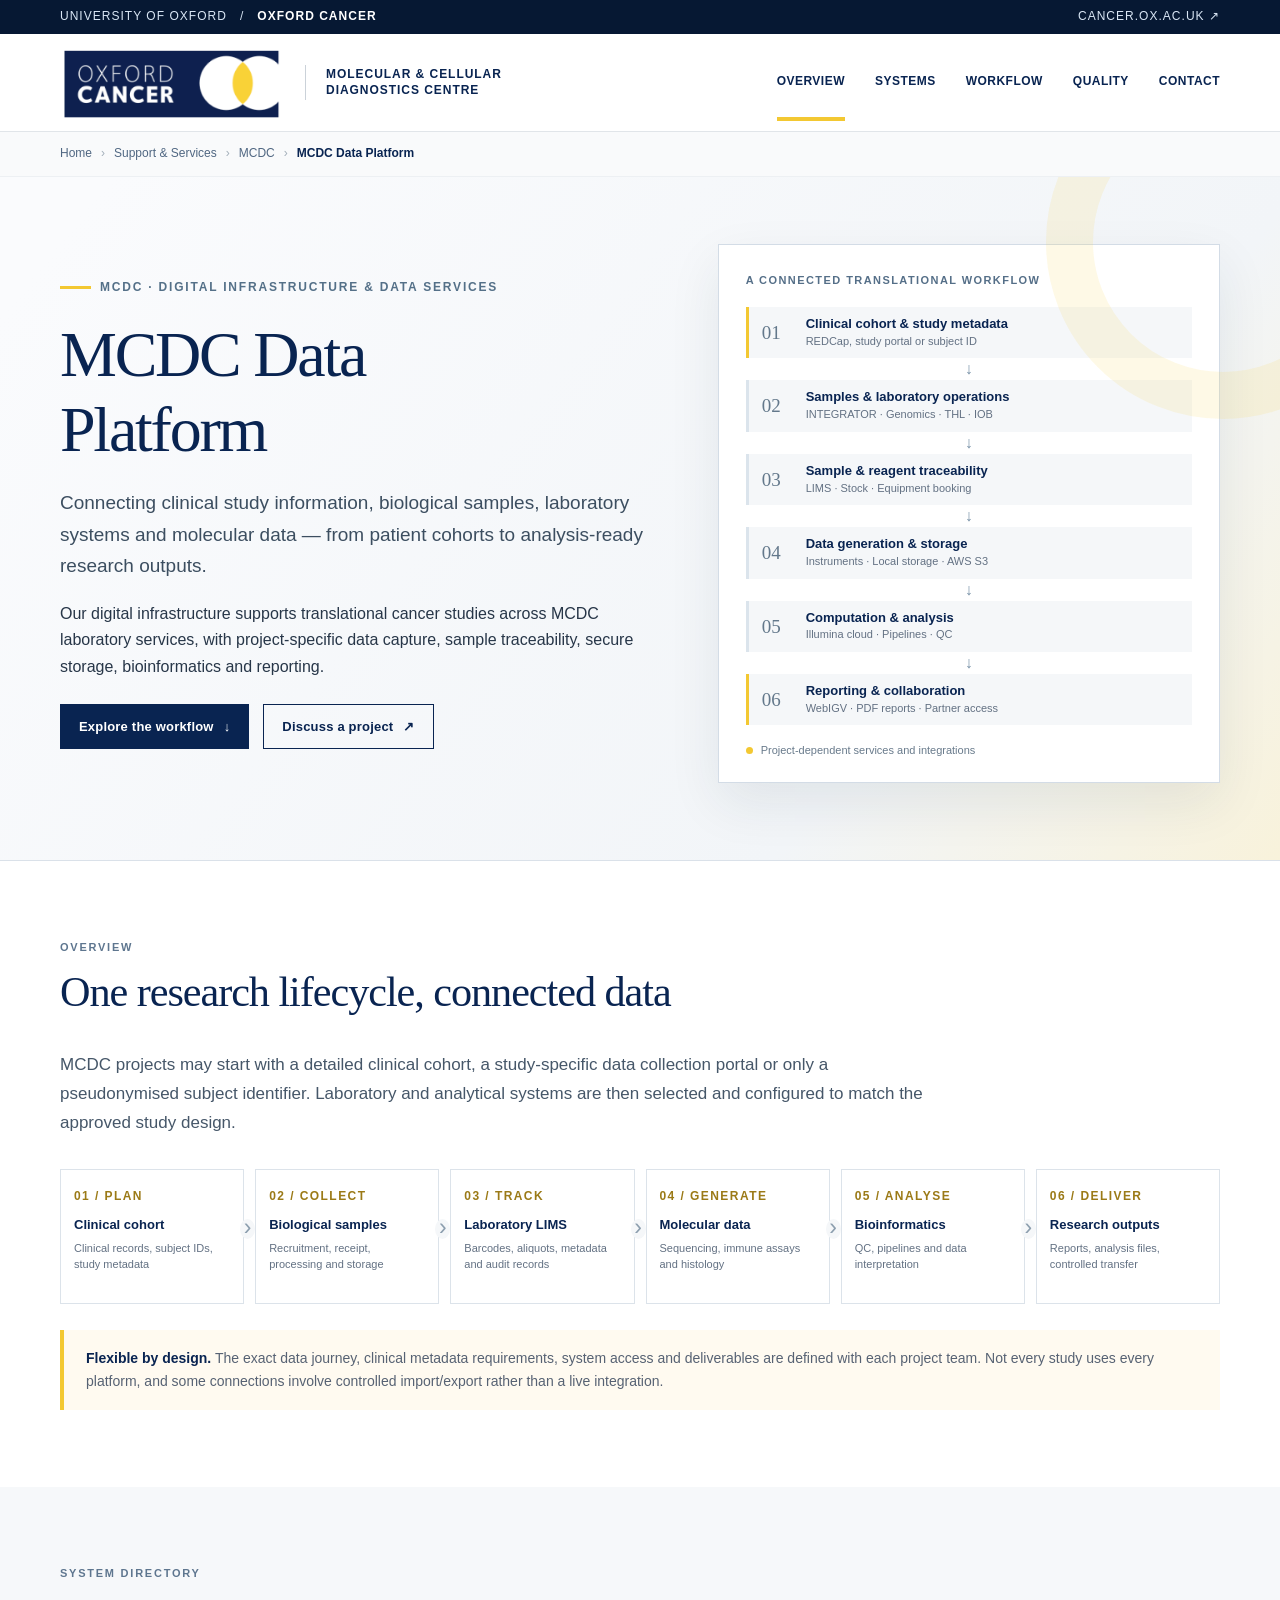
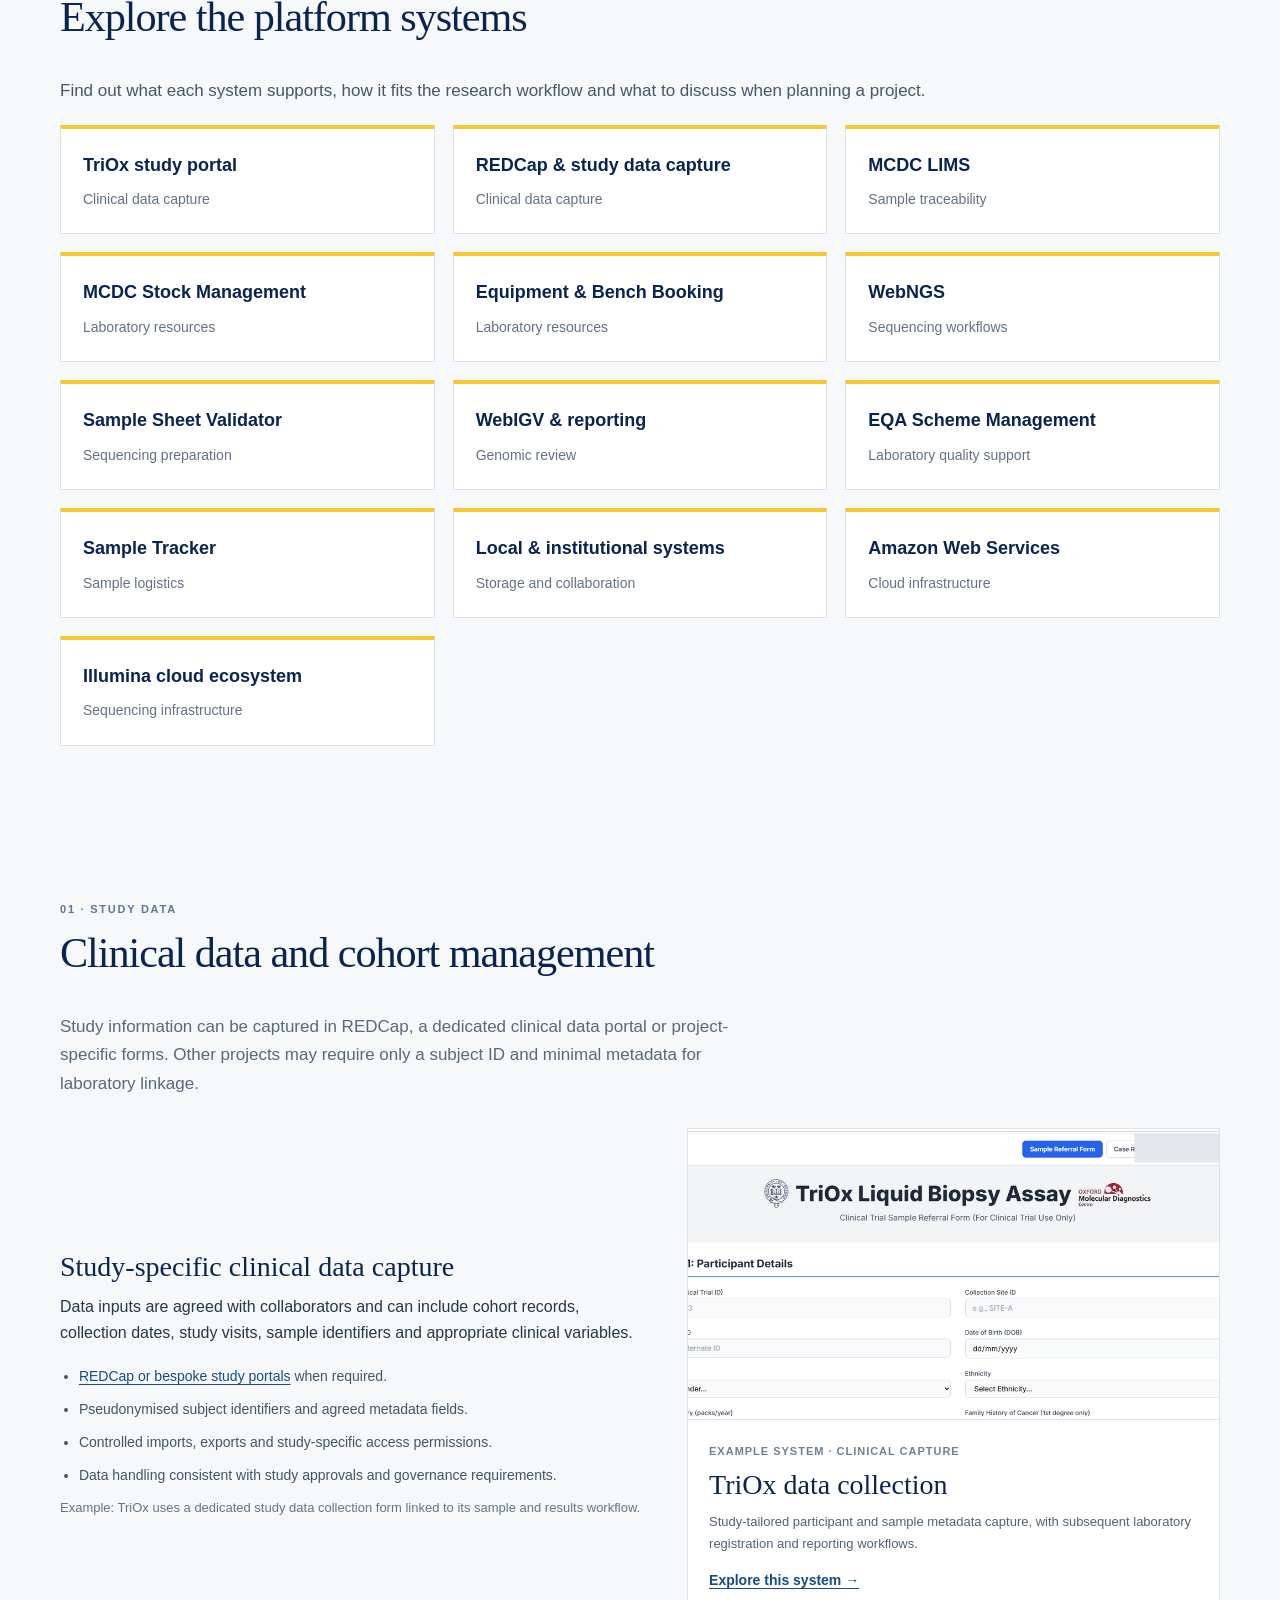
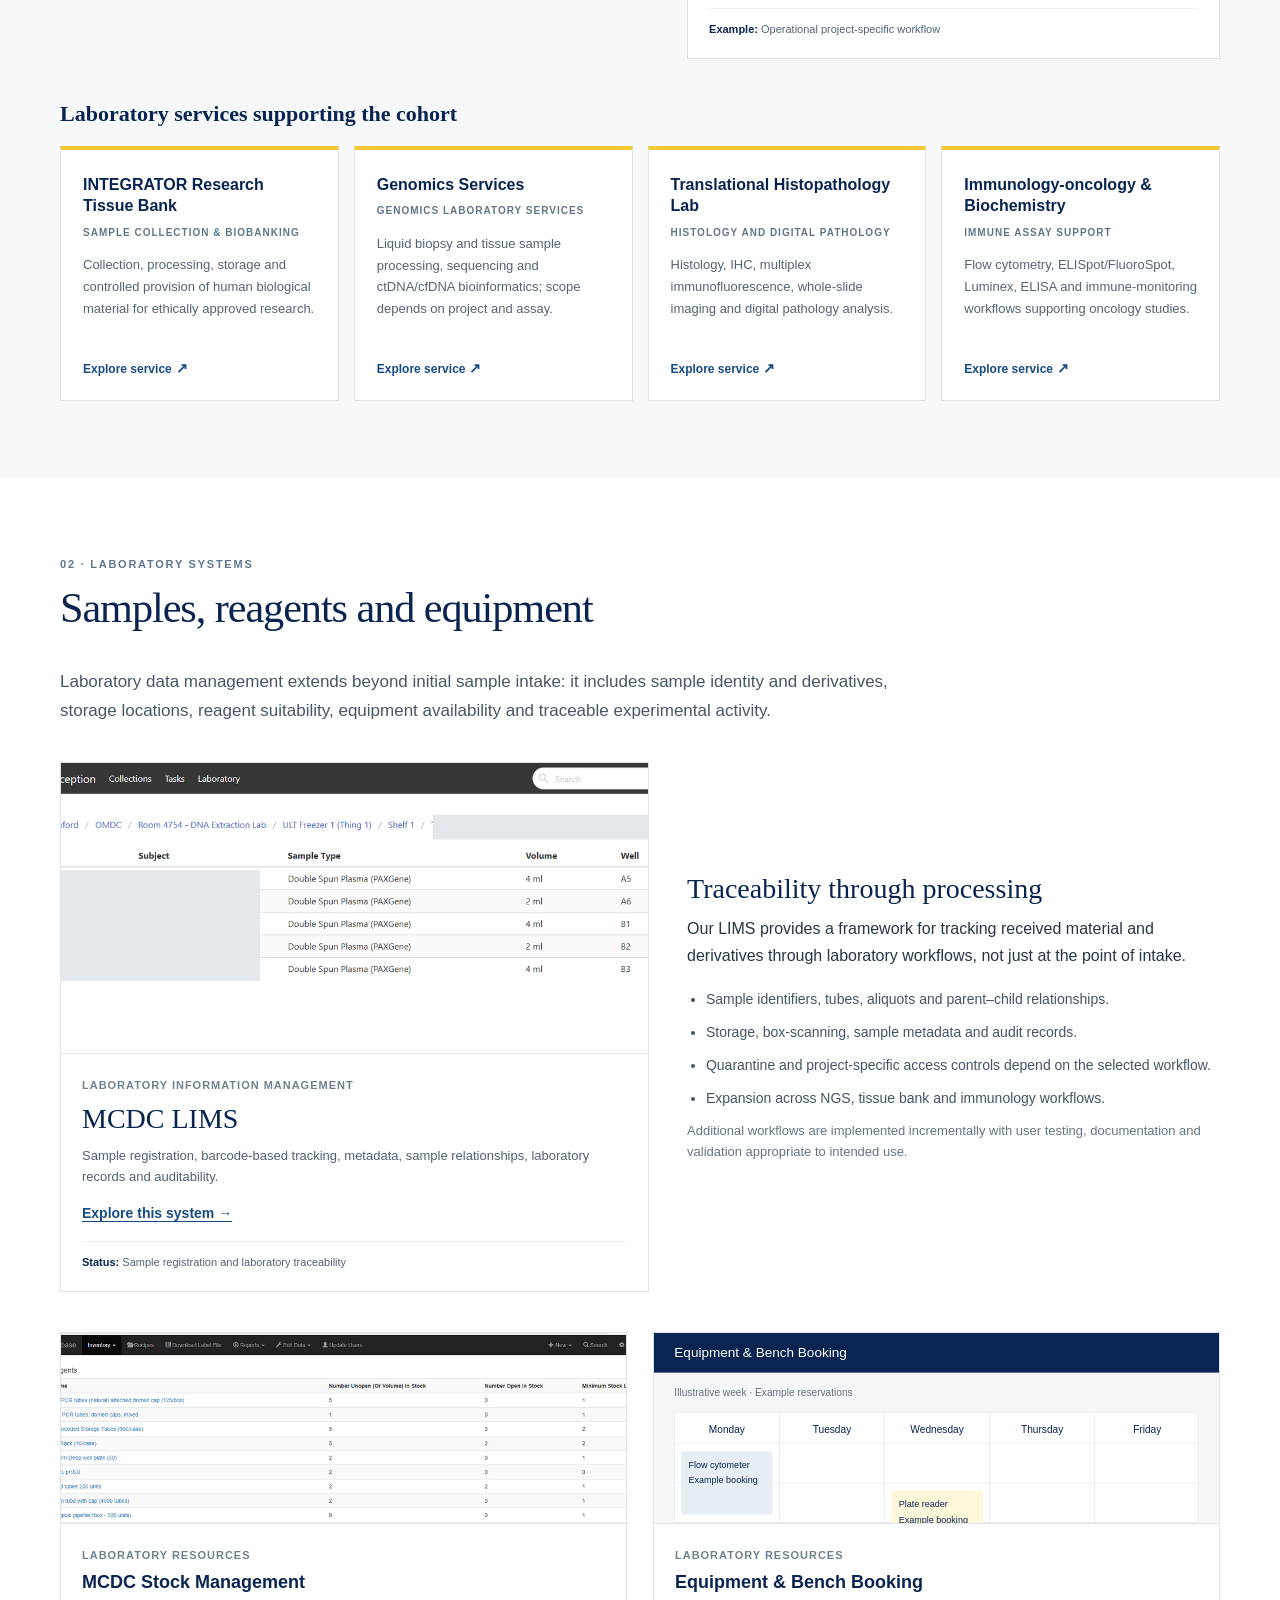
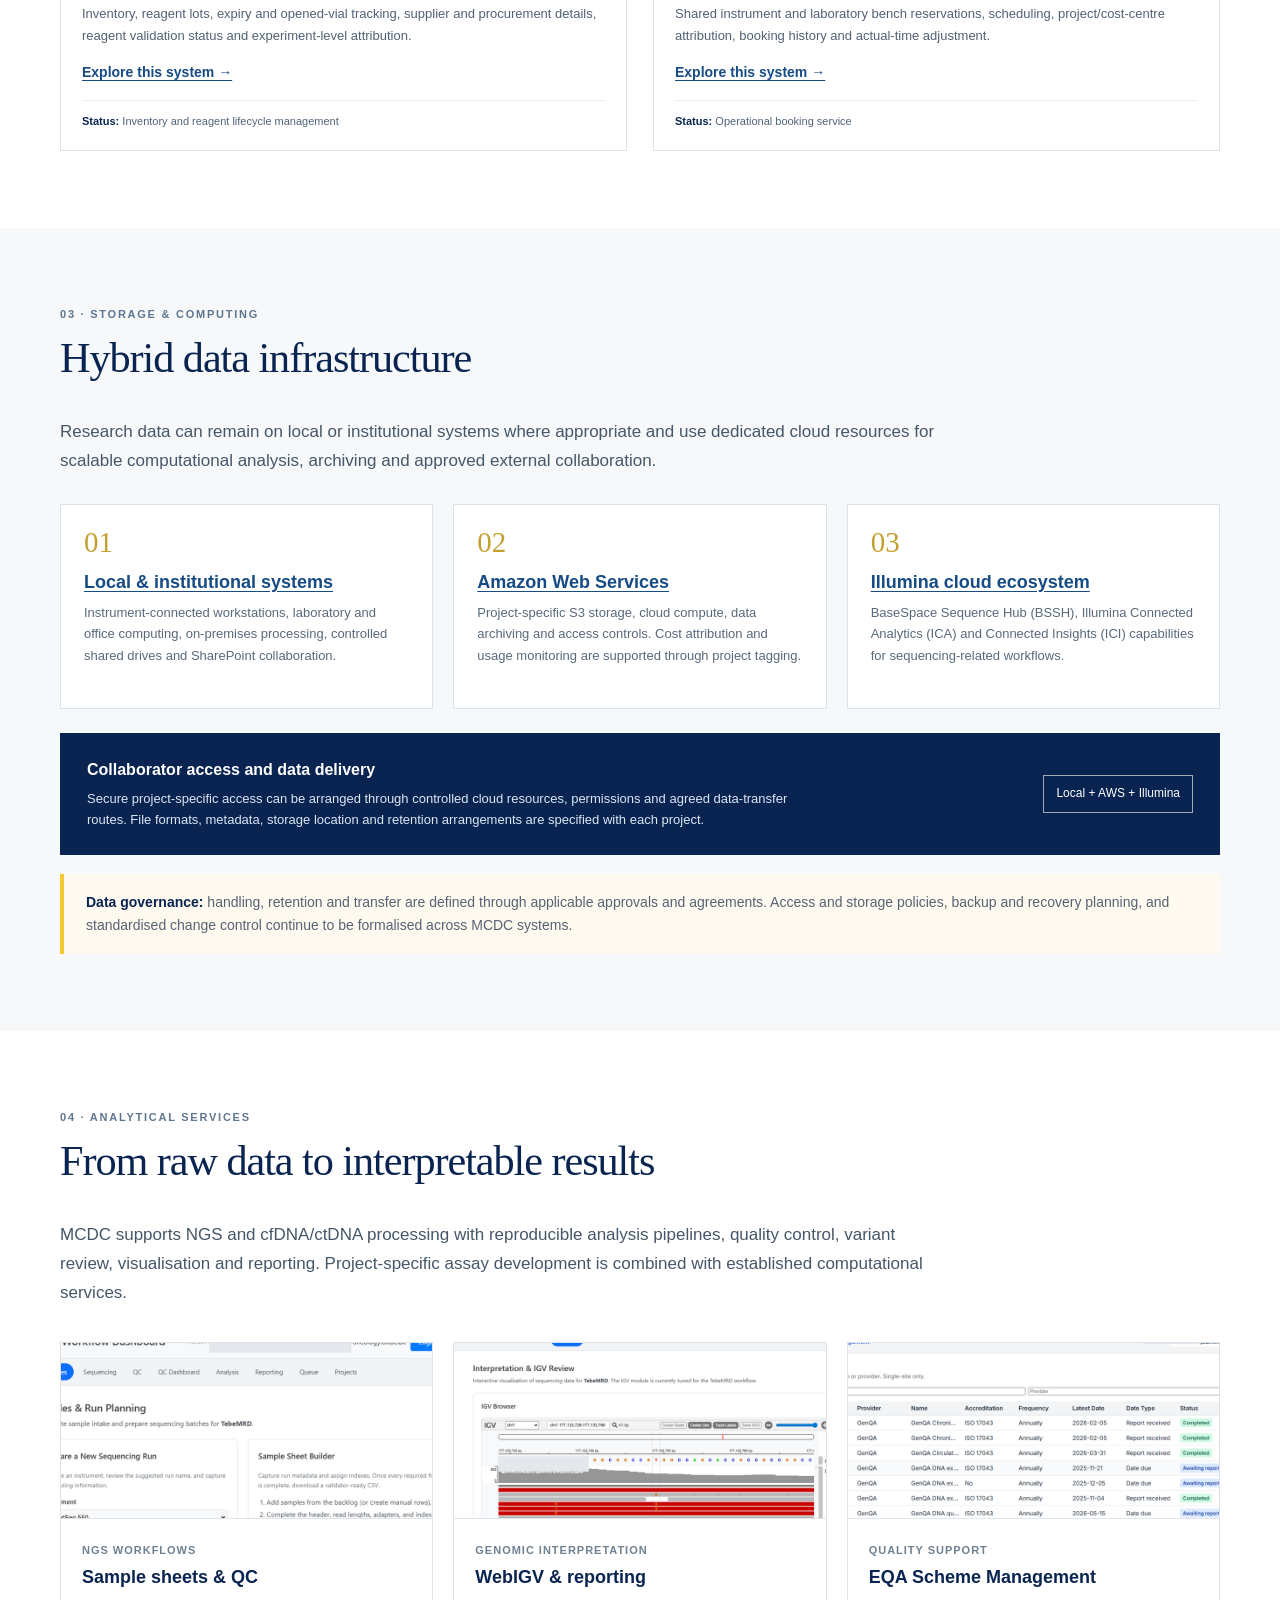
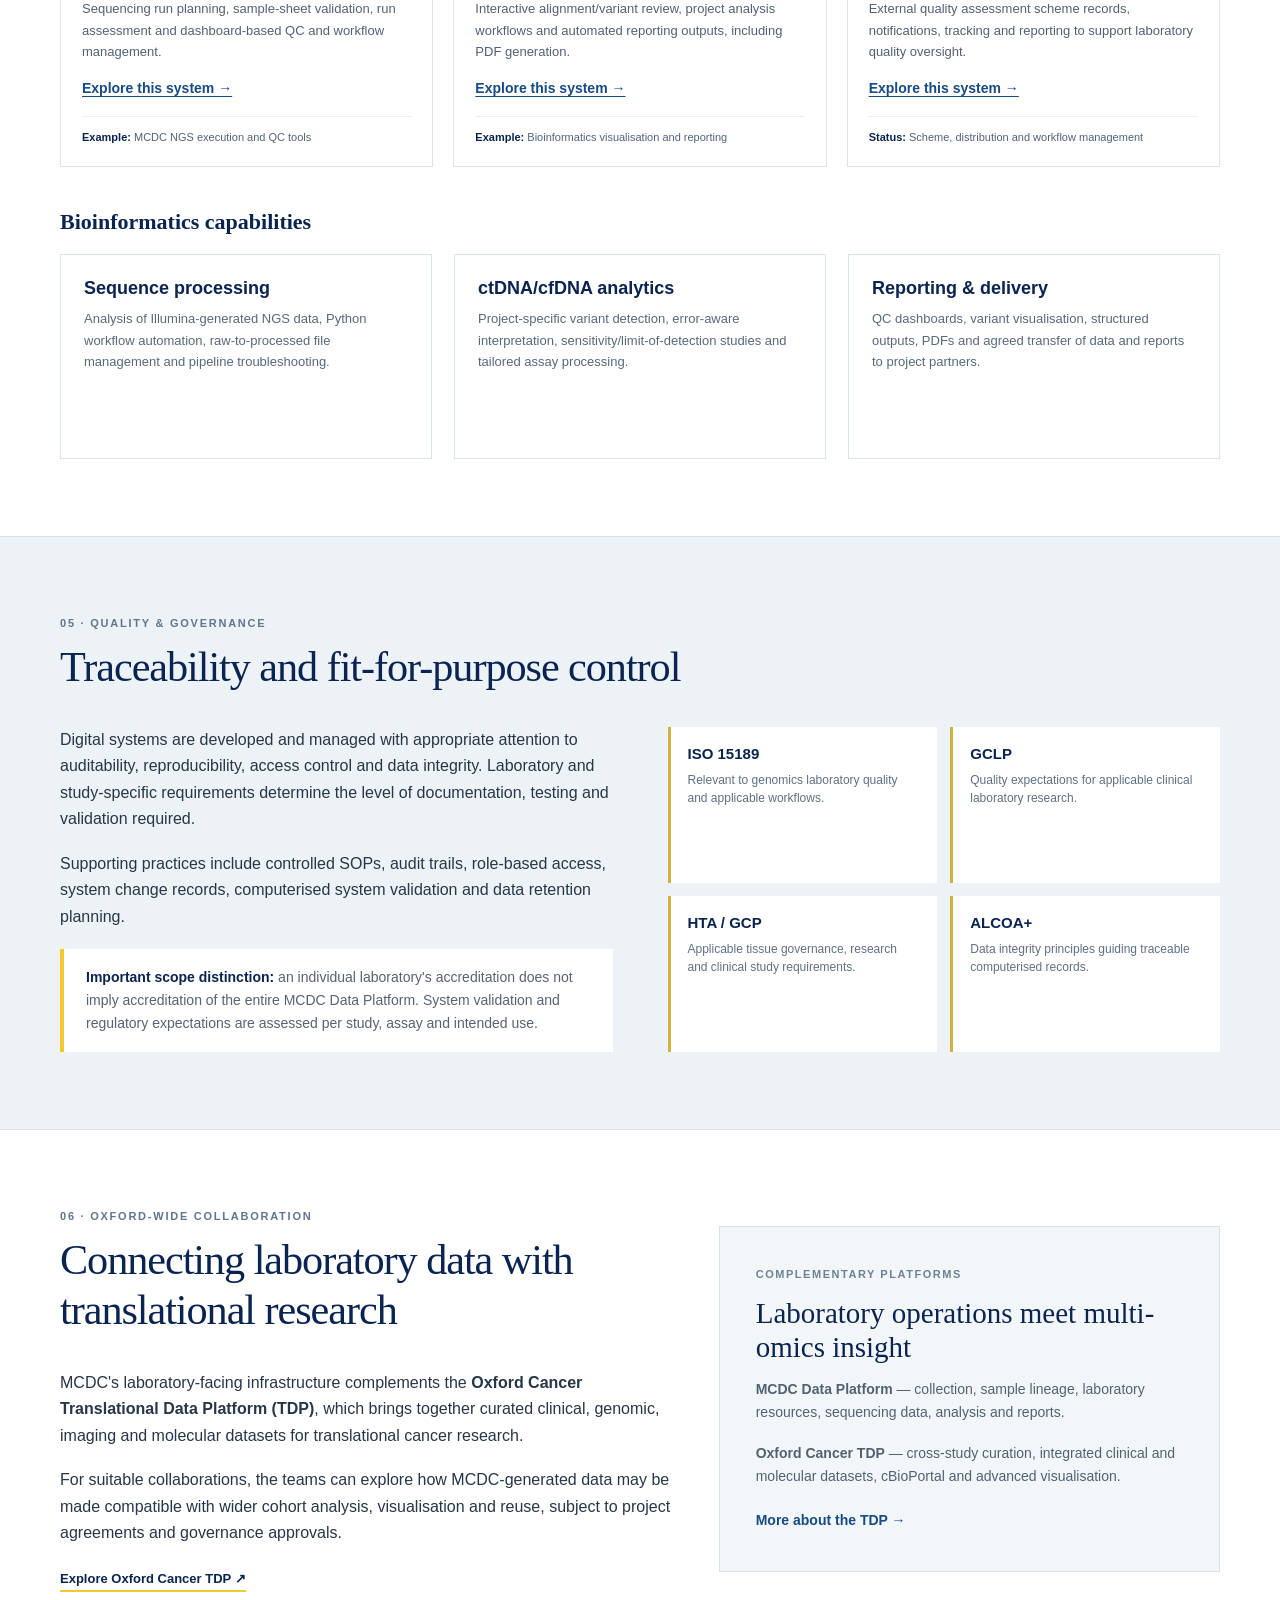
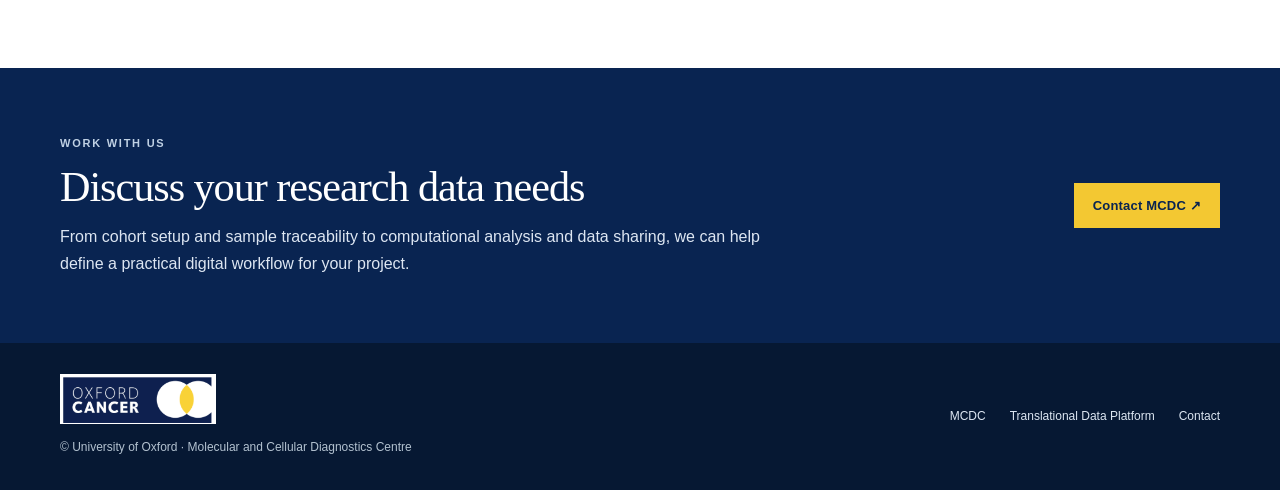
==== index.html @ 197f5891 "first commit" ====
<!doctype html>
<html lang="en-GB">
<head>
  <meta charset="utf-8">
  <meta name="viewport" content="width=device-width, initial-scale=1">
  <meta name="color-scheme" content="light">
  <meta name="theme-color" content="#092451">
  <meta name="description" content="MCDC Data Platform connects clinical study records, biospecimen tracking, laboratory operations, secure storage, sequencing and bioinformatics analysis for translational cancer research.">
  <title>MCDC Data Platform | Oxford Cancer</title>
  <link rel="stylesheet" href="assets/site.css">
<link rel="icon" href="assets/favicon.svg" type="image/svg+xml"></head>
<body>
  <a class="skip-link" href="#main">Skip to content</a>
  <div class="topline"><div class="container topline-inner"><div>University of Oxford <span aria-hidden="true">&nbsp; / &nbsp;</span> <b>Oxford Cancer</b></div><div class="right"><a href="https://www.cancer.ox.ac.uk/" target="_blank" rel="noopener">cancer.ox.ac.uk ↗</a></div></div></div>
  <header class="header">
    <div class="container header-row">
      <a class="brand" href="index.html" aria-label="MCDC Data Platform home"><img src="assets/oxford-cancer.png" width="270" height="87" alt="Oxford Cancer"><span class="brand-divider"></span><span class="brand-name">Molecular &amp; Cellular Diagnostics Centre</span></a>
      <button type="button" class="menu-btn" id="menuBtn" aria-controls="mainNav" aria-expanded="false">☰ &nbsp; Menu</button>
      <nav class="mainnav" id="mainNav" aria-label="Main navigation"><a href="index.html" class="active" aria-current="page">Overview</a><a href="#systems">Systems</a><a href="#workflow">Workflow</a><a href="#quality">Quality</a><a href="#contact">Contact</a></nav>
    </div>
  </header>
  <nav class="breadcrumb" aria-label="Breadcrumb"><div class="container"><a href="https://www.cancer.ox.ac.uk/">Home</a><span class="sep">›</span><a href="https://www.cancer.ox.ac.uk/support">Support &amp; Services</a><span class="sep">›</span><a href="https://www.cancer.ox.ac.uk/support/mcdc-1">MCDC</a><span class="sep">›</span><b>MCDC Data Platform</b></div></nav>

  <main id="main">
    <section class="hero" aria-labelledby="pageTitle"><div class="container hero-grid">
      <div><div class="eyebrow">MCDC · Digital infrastructure &amp; data services</div><h1 id="pageTitle">MCDC Data<br>Platform</h1><p class="lead">Connecting clinical study information, biological samples, laboratory systems and molecular data — from patient cohorts to analysis-ready research outputs.</p><p>Our digital infrastructure supports translational cancer studies across MCDC laboratory services, with project-specific data capture, sample traceability, secure storage, bioinformatics and reporting.</p><div class="hero-btns"><a class="btn btn-primary" href="#workflow">Explore the workflow <span aria-hidden="true">↓</span></a><a class="btn btn-secondary" href="mailto:mcdc@oncology.ox.ac.uk?subject=MCDC%20Data%20Platform%20enquiry">Discuss a project <span aria-hidden="true">↗</span></a></div></div>
      <div class="diagram" aria-label="Six stages of a typical MCDC study workflow"><div class="diagram-head">A connected translational workflow</div><div class="diagram-stack">
        <div class="diagram-row"><span class="diagram-num">01</span><div><strong>Clinical cohort &amp; study metadata</strong><small>REDCap, study portal or subject ID</small></div></div><div class="diagram-arrow">↓</div>
        <div class="diagram-row"><span class="diagram-num">02</span><div><strong>Samples &amp; laboratory operations</strong><small>INTEGRATOR · Genomics · THL · IOB</small></div></div><div class="diagram-arrow">↓</div>
        <div class="diagram-row"><span class="diagram-num">03</span><div><strong>Sample &amp; reagent traceability</strong><small>LIMS · Stock · Equipment booking</small></div></div><div class="diagram-arrow">↓</div>
        <div class="diagram-row"><span class="diagram-num">04</span><div><strong>Data generation &amp; storage</strong><small>Instruments · Local storage · AWS S3</small></div></div><div class="diagram-arrow">↓</div>
        <div class="diagram-row"><span class="diagram-num">05</span><div><strong>Computation &amp; analysis</strong><small>Illumina cloud · Pipelines · QC</small></div></div><div class="diagram-arrow">↓</div>
        <div class="diagram-row"><span class="diagram-num">06</span><div><strong>Reporting &amp; collaboration</strong><small>WebIGV · PDF reports · Partner access</small></div></div>
      </div><div class="diagram-foot">Project-dependent services and integrations</div></div>
    </div></section>

    <section class="section" id="workflow"><div class="container"><div class="kicker">Overview</div><h2>One research lifecycle, connected data</h2><p class="section-intro">MCDC projects may start with a detailed clinical cohort, a study-specific data collection portal or only a pseudonymised subject identifier. Laboratory and analytical systems are then selected and configured to match the approved study design.</p>
      <div class="journey" aria-label="Study data lifecycle">
        <div class="journey-item"><div class="journey-step">01 / PLAN</div><strong>Clinical cohort</strong><small>Clinical records, subject IDs, study metadata</small></div>
        <div class="journey-item"><div class="journey-step">02 / COLLECT</div><strong>Biological samples</strong><small>Recruitment, receipt, processing and storage</small></div>
        <div class="journey-item"><div class="journey-step">03 / TRACK</div><strong>Laboratory LIMS</strong><small>Barcodes, aliquots, metadata and audit records</small></div>
        <div class="journey-item"><div class="journey-step">04 / GENERATE</div><strong>Molecular data</strong><small>Sequencing, immune assays and histology</small></div>
        <div class="journey-item"><div class="journey-step">05 / ANALYSE</div><strong>Bioinformatics</strong><small>QC, pipelines and data interpretation</small></div>
        <div class="journey-item"><div class="journey-step">06 / DELIVER</div><strong>Research outputs</strong><small>Reports, analysis files, controlled transfer</small></div>
      </div><div class="note"><strong>Flexible by design.</strong> The exact data journey, clinical metadata requirements, system access and deliverables are defined with each project team. Not every study uses every platform, and some connections involve controlled import/export rather than a live integration.</div>
    </div></section>

<section class="section alt" id="systems"><div class="container"><div class="kicker">System directory</div><h2>Explore the platform systems</h2><p class="section-intro">Find out what each system supports, how it fits the research workflow and what to discuss when planning a project.</p><div class="directory"><a href="systems/triox.html"><strong>TriOx study portal</strong><span>Clinical data capture</span></a><a href="systems/redcap.html"><strong>REDCap &amp; study data capture</strong><span>Clinical data capture</span></a><a href="systems/lims.html"><strong>MCDC LIMS</strong><span>Sample traceability</span></a><a href="systems/stock.html"><strong>MCDC Stock Management</strong><span>Laboratory resources</span></a><a href="systems/booking.html"><strong>Equipment &amp; Bench Booking</strong><span>Laboratory resources</span></a><a href="systems/webngs.html"><strong>WebNGS</strong><span>Sequencing workflows</span></a><a href="systems/samplesheet.html"><strong>Sample Sheet Validator</strong><span>Sequencing preparation</span></a><a href="systems/webigv.html"><strong>WebIGV &amp; reporting</strong><span>Genomic review</span></a><a href="systems/webeqa.html"><strong>EQA Scheme Management</strong><span>Laboratory quality support</span></a><a href="systems/tracker.html"><strong>Sample Tracker</strong><span>Sample logistics</span></a><a href="systems/local-systems.html"><strong>Local &amp; institutional systems</strong><span>Storage and collaboration</span></a><a href="systems/aws.html"><strong>Amazon Web Services</strong><span>Cloud infrastructure</span></a><a href="systems/illumina.html"><strong>Illumina cloud ecosystem</strong><span>Sequencing infrastructure</span></a></div></div></section>
    <section class="section alt" id="clinical"><div class="container"><div class="section-top"><div><div class="kicker">01 · Study data</div><h2>Clinical data and cohort management</h2><p class="section-intro">Study information can be captured in REDCap, a dedicated clinical data portal or project-specific forms. Other projects may require only a subject ID and minimal metadata for laboratory linkage.</p></div></div>
      <div class="system-split"><div><h3>Study-specific clinical data capture</h3><p>Data inputs are agreed with collaborators and can include cohort records, collection dates, study visits, sample identifiers and appropriate clinical variables.</p><ul><li><a href="systems/redcap.html">REDCap or bespoke study portals</a> when required.</li><li>Pseudonymised subject identifiers and agreed metadata fields.</li><li>Controlled imports, exports and study-specific access permissions.</li><li>Data handling consistent with study approvals and governance requirements.</li></ul><p style="font-size:13px;color:#647587">Example: TriOx uses a dedicated study data collection form linked to its sample and results workflow.</p></div>
        <article class="system"><button class="system-thumb" type="button" data-zoom="TriOx study-specific data collection form"><img loading="lazy" src="assets/triox.png" alt="Redacted TriOx clinical sample referral form interface"></button><div class="system-info"><div class="system-category">Example system · Clinical capture</div><h3>TriOx data collection</h3><p>Study-tailored participant and sample metadata capture, with subsequent laboratory registration and reporting workflows.</p><a class="system-link" href="systems/triox.html">Explore this system →</a><div class="status"><strong>Example:</strong> Operational project-specific workflow</div></div></article>
      </div>
      <h3 class="subhead">Laboratory services supporting the cohort</h3><div class="four-col">
        <article class="service"><div class="service-title">INTEGRATOR Research Tissue Bank</div><div class="service-cat">Sample collection &amp; biobanking</div><p>Collection, processing, storage and controlled provision of human biological material for ethically approved research.</p><a href="https://www.cancer.ox.ac.uk/support/sample-access/integrator" target="_blank" rel="noopener">Explore service</a></article>
        <article class="service"><div class="service-title">Genomics Services</div><div class="service-cat">Genomics laboratory services</div><p>Liquid biopsy and tissue sample processing, sequencing and ctDNA/cfDNA bioinformatics; scope depends on project and assay.</p><a href="https://www.cancer.ox.ac.uk/support/genomics_services" target="_blank" rel="noopener">Explore service</a></article>
        <article class="service"><div class="service-title">Translational Histopathology Lab</div><div class="service-cat">Histology and digital pathology</div><p>Histology, IHC, multiplex immunofluorescence, whole-slide imaging and digital pathology analysis.</p><a href="https://www.cancer.ox.ac.uk/support/THL" target="_blank" rel="noopener">Explore service</a></article>
        <article class="service"><div class="service-title">Immunology-oncology &amp; Biochemistry</div><div class="service-cat">Immune assay support</div><p>Flow cytometry, ELISpot/FluoroSpot, Luminex, ELISA and immune-monitoring workflows supporting oncology studies.</p><a href="https://www.cancer.ox.ac.uk/support/IOB" target="_blank" rel="noopener">Explore service</a></article>
      </div>
    </div></section>

    <section class="section" id="laboratory"><div class="container"><div class="kicker">02 · Laboratory systems</div><h2>Samples, reagents and equipment</h2><p class="section-intro">Laboratory data management extends beyond initial sample intake: it includes sample identity and derivatives, storage locations, reagent suitability, equipment availability and traceable experimental activity.</p>
      <div class="system-split" style="margin-top:36px"><article class="system"><button class="system-thumb" type="button" data-zoom="MCDC laboratory information management system"><img loading="lazy" src="assets/lims.png" alt="Redacted MCDC LIMS sample and specimen management interface"></button><div class="system-info"><div class="system-category">Laboratory information management</div><h3>MCDC LIMS</h3><p>Sample registration, barcode-based tracking, metadata, sample relationships, laboratory records and auditability.</p><a class="system-link" href="systems/lims.html">Explore this system →</a><div class="status"><strong>Status:</strong> Sample registration and laboratory traceability</div></div></article>
        <div><h3>Traceability through processing</h3><p>Our LIMS provides a framework for tracking received material and derivatives through laboratory workflows, not just at the point of intake.</p><ul><li>Sample identifiers, tubes, aliquots and parent–child relationships.</li><li>Storage, box-scanning, sample metadata and audit records.</li><li>Quarantine and project-specific access controls depend on the selected workflow.</li><li>Expansion across NGS, tissue bank and immunology workflows.</li></ul><p style="color:#647587;font-size:13px">Additional workflows are implemented incrementally with user testing, documentation and validation appropriate to intended use.</p></div>
      </div>
      <div class="two-col"><article class="system"><button class="system-thumb" type="button" data-zoom="MCDC reagent and stock management"><img loading="lazy" src="assets/stock.png" alt="Redacted MCDC stock management system showing reagent inventory"></button><div class="system-info"><div class="system-category">Laboratory resources</div><h3>MCDC Stock Management</h3><p>Inventory, reagent lots, expiry and opened-vial tracking, supplier and procurement details, reagent validation status and experiment-level attribution.</p><a class="system-link" href="systems/stock.html">Explore this system →</a><div class="status"><strong>Status:</strong> Inventory and reagent lifecycle management</div></div></article>
        <article class="system"><button class="system-thumb" type="button" data-zoom="Illustrative equipment booking calendar — example reservations"><img loading="lazy" src="assets/booking.svg" alt="Illustrative equipment booking calendar with example reservations"></button><div class="system-info"><div class="system-category">Laboratory resources</div><h3>Equipment &amp; Bench Booking</h3><p>Shared instrument and laboratory bench reservations, scheduling, project/cost-centre attribution, booking history and actual-time adjustment.</p><a class="system-link" href="systems/booking.html">Explore this system →</a><div class="status"><strong>Status:</strong> Operational booking service</div></div></article></div>
    </div></section>

    <section class="section alt" id="storage"><div class="container"><div class="kicker">03 · Storage &amp; computing</div><h2>Hybrid data infrastructure</h2><p class="section-intro">Research data can remain on local or institutional systems where appropriate and use dedicated cloud resources for scalable computational analysis, archiving and approved external collaboration.</p>
      <div class="data-grid"><article class="data-item"><div class="data-no">01</div><h3><a href="systems/local-systems.html">Local &amp; institutional systems</a></h3><p>Instrument-connected workstations, laboratory and office computing, on-premises processing, controlled shared drives and SharePoint collaboration.</p></article><article class="data-item"><div class="data-no">02</div><h3><a href="systems/aws.html">Amazon Web Services</a></h3><p>Project-specific S3 storage, cloud compute, data archiving and access controls. Cost attribution and usage monitoring are supported through project tagging.</p></article><article class="data-item"><div class="data-no">03</div><h3><a href="systems/illumina.html">Illumina cloud ecosystem</a></h3><p>BaseSpace Sequence Hub (BSSH), Illumina Connected Analytics (ICA) and Connected Insights (ICI) capabilities for sequencing-related workflows.</p></article></div>
      <div class="data-feature"><div><strong>Collaborator access and data delivery</strong><p>Secure project-specific access can be arranged through controlled cloud resources, permissions and agreed data-transfer routes. File formats, metadata, storage location and retention arrangements are specified with each project.</p></div><span>Local + AWS + Illumina</span></div>
      <div class="note" style="margin-top:19px"><strong>Data governance:</strong> handling, retention and transfer are defined through applicable approvals and agreements. Access and storage policies, backup and recovery planning, and standardised change control continue to be formalised across MCDC systems.</div>
    </div></section>

    <section class="section" id="analysis"><div class="container"><div class="kicker">04 · Analytical services</div><h2>From raw data to interpretable results</h2><p class="section-intro">MCDC supports NGS and cfDNA/ctDNA processing with reproducible analysis pipelines, quality control, variant review, visualisation and reporting. Project-specific assay development is combined with established computational services.</p>
      <div class="report-strip">
        <article class="system"><button class="system-thumb" type="button" data-zoom="NGS sample and run planning dashboard"><img loading="lazy" src="assets/webngs.png" alt="MCDC sequencing sample and run planning interface"></button><div class="system-info"><div class="system-category">NGS workflows</div><h3>Sample sheets &amp; QC</h3><p>Sequencing run planning, sample-sheet validation, run assessment and dashboard-based QC and workflow management.</p><a class="system-link" href="systems/webngs.html">Explore this system →</a><div class="status"><strong>Example:</strong> MCDC NGS execution and QC tools</div></div></article>
        <article class="system"><button class="system-thumb" type="button" data-zoom="WebIGV genomic analysis and visualisation"><img loading="lazy" src="assets/webigv.png" alt="WebIGV analysis interface displaying genomic reads and alignment tracks"></button><div class="system-info"><div class="system-category">Genomic interpretation</div><h3>WebIGV &amp; reporting</h3><p>Interactive alignment/variant review, project analysis workflows and automated reporting outputs, including PDF generation.</p><a class="system-link" href="systems/webigv.html">Explore this system →</a><div class="status"><strong>Example:</strong> Bioinformatics visualisation and reporting</div></div></article>
        <article class="system"><button class="system-thumb" type="button" data-zoom="MCDC EQA scheme management database"><img loading="lazy" src="assets/webeqa.png" alt="MCDC EQA scheme management database interface"></button><div class="system-info"><div class="system-category">Quality support</div><h3>EQA Scheme Management</h3><p>External quality assessment scheme records, notifications, tracking and reporting to support laboratory quality oversight.</p><a class="system-link" href="systems/webeqa.html">Explore this system →</a><div class="status"><strong>Status:</strong> Scheme, distribution and workflow management</div></div></article>
      </div>
      <h3 class="subhead">Bioinformatics capabilities</h3><div class="three-col">
        <div class="data-item"><h3 style="margin-top:0">Sequence processing</h3><p>Analysis of Illumina-generated NGS data, Python workflow automation, raw-to-processed file management and pipeline troubleshooting.</p></div>
        <div class="data-item"><h3 style="margin-top:0">ctDNA/cfDNA analytics</h3><p>Project-specific variant detection, error-aware interpretation, sensitivity/limit-of-detection studies and tailored assay processing.</p></div>
        <div class="data-item"><h3 style="margin-top:0">Reporting &amp; delivery</h3><p>QC dashboards, variant visualisation, structured outputs, PDFs and agreed transfer of data and reports to project partners.</p></div>
      </div>
    </div></section>

    <section class="section quality" id="quality"><div class="container"><div class="kicker">05 · Quality &amp; governance</div><h2>Traceability and fit-for-purpose control</h2><div class="quality-grid"><div><p>Digital systems are developed and managed with appropriate attention to auditability, reproducibility, access control and data integrity. Laboratory and study-specific requirements determine the level of documentation, testing and validation required.</p><p>Supporting practices include controlled SOPs, audit trails, role-based access, system change records, computerised system validation and data retention planning.</p><div class="note"><strong>Important scope distinction:</strong> an individual laboratory's accreditation does not imply accreditation of the entire MCDC Data Platform. System validation and regulatory expectations are assessed per study, assay and intended use.</div></div>
        <div class="quality-list"><div class="quality-item"><strong>ISO 15189</strong><small>Relevant to genomics laboratory quality and applicable workflows.</small></div><div class="quality-item"><strong>GCLP</strong><small>Quality expectations for applicable clinical laboratory research.</small></div><div class="quality-item"><strong>HTA / GCP</strong><small>Applicable tissue governance, research and clinical study requirements.</small></div><div class="quality-item"><strong>ALCOA+</strong><small>Data integrity principles guiding traceable computerised records.</small></div></div>
      </div></div></section>

    <section class="partner" id="collaborate"><div class="container partner-wrap"><div><div class="kicker">06 · Oxford-wide collaboration</div><h2>Connecting laboratory data with translational research</h2><p>MCDC's laboratory-facing infrastructure complements the <strong>Oxford Cancer Translational Data Platform (TDP)</strong>, which brings together curated clinical, genomic, imaging and molecular datasets for translational cancer research.</p><p>For suitable collaborations, the teams can explore how MCDC-generated data may be made compatible with wider cohort analysis, visualisation and reuse, subject to project agreements and governance approvals.</p><a class="link-arrow" href="https://www.cancer.ox.ac.uk/translational-data-platform" target="_blank" rel="noopener">Explore Oxford Cancer TDP ↗</a></div><aside class="partner-panel"><div class="tag">Complementary platforms</div><h3>Laboratory operations meet multi-omics insight</h3><p><strong>MCDC Data Platform</strong> — collection, sample lineage, laboratory resources, sequencing data, analysis and reports.</p><p><strong>Oxford Cancer TDP</strong> — cross-study curation, integrated clinical and molecular datasets, cBioPortal and advanced visualisation.</p><a href="https://www.cancer.ox.ac.uk/translational-data-platform">More about the TDP →</a></aside></div></section>

    <section class="contact" id="contact"><div class="container contact-wrap"><div><div class="kicker" style="color:#c0d1e4">Work with us</div><h2>Discuss your research data needs</h2><p>From cohort setup and sample traceability to computational analysis and data sharing, we can help define a practical digital workflow for your project.</p></div><a class="btn" href="mailto:mcdc@oncology.ox.ac.uk?subject=MCDC%20Data%20Platform%20enquiry">Contact MCDC ↗</a></div></section>
  </main>

  <footer class="footer"><div class="container footer-row"><div><a href="https://www.cancer.ox.ac.uk/" aria-label="Oxford Cancer home"><img src="assets/oxford-cancer.png" alt="Oxford Cancer"></a><div><small>© University of Oxford · Molecular and Cellular Diagnostics Centre</small></div></div><nav aria-label="Footer links" class="footer-links"><a href="https://www.cancer.ox.ac.uk/support/mcdc-1">MCDC</a><a href="https://www.cancer.ox.ac.uk/translational-data-platform">Translational Data Platform</a><a href="mailto:mcdc@oncology.ox.ac.uk">Contact</a></nav></div></footer>
  <div class="lightbox" id="lightbox" role="dialog" aria-modal="true" aria-label="System screenshot preview" aria-hidden="true"><div class="lightbox-wrap"><button class="lightbox-close" id="lightboxClose" aria-label="Close screenshot">&times;</button><img id="lightboxImage" alt=""><div class="lightbox-caption" id="lightboxCaption"></div></div></div>
  <script src="assets/site.js" defer></script>
</body>
</html>
---- assets/site.css ----
:root{--ink:#10294f;--navy:#092451;--navy-dark:#061833;--gold:#f3c832;--gold-soft:#fff7da;--text:#273648;--muted:#637183;--paper:#fff;--soft:#f5f7f9;--rule:#dae1e9;--serif:Georgia,'Times New Roman',serif;--sans:'Segoe UI',Arial,Helvetica,sans-serif;--max:1160px}
    *{box-sizing:border-box}html{scroll-behavior:smooth;scroll-padding-top:88px}body{margin:0;background:#fff;font-family:var(--sans);font-size:16px;line-height:1.65;color:var(--text)}
    a{color:#164b84;text-decoration:underline;text-underline-offset:3px}a:hover{color:#002b60}a:focus-visible,button:focus-visible{outline:3px solid var(--gold);outline-offset:3px}
    img{max-width:100%;height:auto}button{font:inherit}h1,h2,h3,h4,p{margin-top:0}h1,h2,h3,h4{color:var(--navy);line-height:1.18}h1,h2{font-family:var(--serif);font-weight:normal}h1{font-size:clamp(2.8rem,5vw,4.35rem);letter-spacing:-.035em}h2{font-size:clamp(2.05rem,3.3vw,2.85rem);letter-spacing:-.025em}h3{font-size:1.28rem;margin-bottom:.7rem}p{margin-bottom:1.15rem}ul{padding-left:1.18rem;margin:.5rem 0 0}li{margin:.36rem 0}.container{width:min(var(--max),calc(100% - 60px));margin-inline:auto}.readable{max-width:770px}
    .topline{background:var(--navy-dark);color:#d9e6f5;font-size:12px;letter-spacing:.085em;text-transform:uppercase;padding:7px 0}.topline-inner{display:flex;justify-content:space-between;align-items:center;gap:14px}.topline a{color:#d9e6f5;text-decoration:none}.topline b{font-weight:600;color:#fff}
    .header{background:#fff;border-bottom:1px solid #e1e5e9;position:relative;z-index:10}.header-row{min-height:97px;display:flex;align-items:center;justify-content:space-between;gap:25px}.brand{display:flex;align-items:center;text-decoration:none;gap:20px}.brand img{width:225px;object-fit:contain}.brand-divider{height:35px;width:1px;background:#cbd2d9}.brand-name{color:var(--navy);font-size:12px;letter-spacing:.08em;text-transform:uppercase;font-weight:700;line-height:1.4;max-width:180px}.mainnav{display:flex;align-items:center;gap:30px}.mainnav a{text-transform:uppercase;letter-spacing:.04em;font-size:12px;color:var(--navy);font-weight:700;text-decoration:none;padding:36px 0 33px;border-bottom:4px solid transparent}.mainnav a:hover,.mainnav a.active{color:var(--navy);border-bottom-color:var(--gold)}.menu-btn{display:none;padding:9px 12px;background:#fff;border:1px solid #ccd7e2;border-radius:2px;color:var(--navy)}
    .breadcrumb{border-bottom:1px solid #edf0f3;background:#f9fafb}.breadcrumb .container{min-height:44px;display:flex;flex-wrap:wrap;align-items:center;gap:9px;color:#62738a;font-size:12px}.breadcrumb a{color:#506782;text-decoration:none}.breadcrumb .sep{color:#a2aeb9}.breadcrumb b{color:var(--navy);font-weight:600}
    .hero{background:linear-gradient(128deg,#fafbfd 6%,#f2f5f8 72%,#f8f2db 100%);padding:67px 0 77px;border-bottom:1px solid var(--rule);overflow:hidden;position:relative}.hero:after{content:'';position:absolute;width:260px;height:260px;border:47px solid rgba(243,200,50,.12);border-radius:50%;right:-120px;top:-112px;pointer-events:none}.hero-grid{display:grid;grid-template-columns:1.08fr .92fr;align-items:center;gap:68px}.eyebrow{font-size:12px;letter-spacing:.15em;text-transform:uppercase;color:#547088;font-weight:750;display:flex;align-items:center;gap:9px;margin-bottom:19px}.eyebrow:before{content:'';width:31px;height:3px;background:var(--gold)}.hero h1{margin-bottom:19px}.lead{font-size:19px;line-height:1.68;color:#3c4e60;max-width:620px}.hero-btns{display:flex;align-items:center;gap:14px;flex-wrap:wrap;margin-top:24px}.btn{display:inline-flex;gap:10px;align-items:center;justify-content:center;border:1px solid var(--navy);padding:11px 18px;text-decoration:none;font-size:13px;font-weight:700;letter-spacing:.015em;transition:background .2s,color .2s}.btn-primary{background:var(--navy);color:#fff}.btn-primary:hover{color:var(--navy);background:var(--gold)}.btn-secondary{background:transparent;color:var(--navy)}.btn-secondary:hover{background:var(--navy);color:#fff}
    .diagram{border:1px solid #d3dce6;background:#fff;box-shadow:0 20px 50px #132c4215;padding:26px 27px 23px;position:relative}.diagram-head{font-size:11px;font-weight:800;text-transform:uppercase;letter-spacing:.13em;color:#556f88;margin-bottom:18px}.diagram-stack{display:grid;gap:7px}.diagram-row{display:grid;grid-template-columns:32px 1fr;align-items:center;gap:12px;background:#f5f7f9;border-left:3px solid #dbe4ec;padding:9px 13px;color:var(--navy)}.diagram-row:first-child,.diagram-row:last-child{border-left-color:var(--gold)}.diagram-num{color:#63788b;font-family:var(--serif);font-size:19px}.diagram-row strong{display:block;font-size:13px;line-height:1.3}.diagram-row small{display:block;font-size:11px;color:var(--muted);line-height:1.5}.diagram-arrow{text-align:center;color:#7690a6;line-height:8px;font-size:16px}.diagram-foot{margin-top:16px;font-size:11px;color:#687a8b;display:flex;align-items:center;gap:8px}.diagram-foot:before{content:'';width:7px;height:7px;background:var(--gold);border-radius:50%}
    .section{padding:77px 0}.section.alt{background:#f6f8fa}.section-top{display:flex;justify-content:space-between;align-items:end;gap:28px;margin-bottom:29px}.section-top p{margin-bottom:0;max-width:690px;color:#59687a}.kicker{font-size:11px;text-transform:uppercase;letter-spacing:.16em;font-weight:800;color:#5e768f;margin-bottom:10px}.rule{height:1px;background:var(--rule);margin:0 0 30px}.section-intro{font-size:17px;line-height:1.7;max-width:880px;color:#465769}.link-arrow{color:var(--navy);font-size:13px;font-weight:700;white-space:nowrap;text-decoration:none;border-bottom:2px solid var(--gold);padding-bottom:4px}.link-arrow:hover{color:#1a5b97}
    .journey{display:grid;grid-template-columns:repeat(6,minmax(0,1fr));gap:11px;margin:31px 0 26px}.journey-item{border:1px solid #dce3ea;background:#fff;min-height:135px;padding:17px 13px 15px;position:relative}.journey-item:not(:last-child):after{content:'›';position:absolute;right:-12px;top:49px;z-index:2;background:#f5f7f9;border-radius:50%;color:#8c9eae;font-size:23px;width:15px;height:20px;text-align:center;line-height:17px}.journey-step{color:#9b7a17;font-size:12px;font-weight:800;letter-spacing:.12em;margin-bottom:9px}.journey-item strong{display:block;color:var(--navy);font-size:13px;line-height:1.38}.journey-item small{display:block;color:var(--muted);font-size:11px;margin-top:7px;line-height:1.45}
    .note{border-left:4px solid var(--gold);background:#fffaf0;padding:17px 22px;color:#576273;font-size:14px;line-height:1.65}.note strong{color:var(--navy)}
    .two-col{display:grid;grid-template-columns:1fr 1fr;gap:26px}.three-col{display:grid;grid-template-columns:repeat(3,minmax(0,1fr));gap:22px}.four-col{display:grid;grid-template-columns:repeat(4,minmax(0,1fr));gap:15px}.service{padding:24px 22px 20px;background:#fff;border:1px solid #dce3e9;border-top:4px solid var(--gold);min-height:255px;display:flex;flex-direction:column}.service-title{font-size:16px;font-weight:700;color:var(--navy);line-height:1.35}.service-cat{font-size:10px;font-weight:800;color:#617589;text-transform:uppercase;letter-spacing:.10em;margin:8px 0 13px}.service p{font-size:13px;line-height:1.67;color:#546477;margin-bottom:16px}.service a{font-size:12px;font-weight:700;text-decoration:none;margin-top:auto}.service a:after{content:'  ↗';font-size:14px}
    .system{background:white;border:1px solid #dce3e9;display:flex;flex-direction:column;overflow:hidden}.system-thumb{border:0;border-bottom:1px solid #e1e5ea;width:100%;background:#f3f6f9;padding:0;display:block;cursor:zoom-in;text-align:inherit}.system-thumb:hover img{filter:contrast(1.045);transform:scale(1.02)}.system-thumb img{display:block;width:100%;height:190px;object-fit:cover;object-position:top;transition:transform .2s,filter .2s}.system-info{padding:22px 21px 20px;display:flex;flex-direction:column;flex:1}.system-category{font-size:11px;color:#6f8191;text-transform:uppercase;letter-spacing:.09em;font-weight:750;margin-bottom:8px}.system h3{margin:0 0 10px;font-size:18px}.system p{color:#526175;font-size:13px;line-height:1.66;flex:1;margin-bottom:14px}.status{font-size:11px;color:#50647a;border-top:1px solid #edf0f2;padding-top:11px}.status strong{color:var(--navy)}.system-split{display:grid;grid-template-columns:1.05fr .95fr;gap:38px;align-items:center;margin-bottom:40px}.system-split .system{max-width:none}.system-split .system-thumb img{height:290px}.system-split h3{font-size:28px;font-family:var(--serif);font-weight:normal}.system-split ul{font-size:14px;color:#425568}.system-split li{margin-bottom:10px}.system-split .status{max-width:650px}
    .subhead{font-size:22px;color:var(--navy);font-family:var(--serif);margin:42px 0 19px}.data-grid{display:grid;grid-template-columns:repeat(3,minmax(0,1fr));gap:20px;margin:28px 0 24px}.data-item{background:#fff;border:1px solid #dae3ea;min-height:205px;padding:23px 23px 22px}.data-item .data-no{font-family:var(--serif);font-size:29px;color:#c4a031;line-height:1}.data-item h3{margin:15px 0 9px;font-size:18px}.data-item p{font-size:13px;color:#58697b;margin:0}.data-feature{padding:24px 27px;background:var(--navy);color:#dce7f4;display:flex;gap:18px;justify-content:space-between;align-items:center}.data-feature strong{color:#fff;display:block;margin-bottom:5px}.data-feature p{font-size:13px;max-width:740px;margin:0}.data-feature span{font-size:12px;flex-shrink:0;border:1px solid #9faab7;padding:8px 12px;color:#fff}
    .report-strip{margin:34px 0 0;display:grid;grid-template-columns:repeat(3,minmax(0,1fr));gap:20px}.report-strip .system-thumb img{height:175px}
    .quality{background:#edf2f6;border-top:1px solid #d6e0e9;border-bottom:1px solid #d6e0e9}.quality-grid{display:grid;grid-template-columns:1fr 1fr;gap:55px}.quality-list{display:grid;grid-template-columns:1fr 1fr;gap:13px}.quality-item{border-left:3px solid #d3b13f;background:white;padding:15px 17px}.quality-item strong{color:var(--navy);display:block;font-size:15px}.quality-item small{color:#607083;font-size:12px;line-height:1.55;display:block;margin-top:4px}.quality .note{background:#fff; margin-top:18px}
    .partner{background:#fff;padding:77px 0}.partner-wrap{display:grid;grid-template-columns:1.1fr .9fr;gap:46px;align-items:center}.partner-panel{padding:38px 36px;background:#f3f6f9;border:1px solid #d8e1e9}.partner-panel .tag{color:#6c8195;text-transform:uppercase;font-size:11px;letter-spacing:.14em;font-weight:800}.partner-panel h3{font-family:var(--serif);font-size:29px;font-weight:normal;margin:13px 0}.partner-panel p{font-size:14px;color:#506174}.partner-panel a{text-decoration:none;font-weight:700;font-size:14px}
    .contact{background:var(--navy);color:#edf3fb;padding:66px 0}.contact-wrap{display:flex;align-items:center;justify-content:space-between;gap:25px}.contact h2{color:#fff;margin-bottom:12px}.contact p{max-width:730px;margin:0;color:#dde6f2}.contact .btn{background:var(--gold);color:var(--navy);border-color:var(--gold)}.contact .btn:hover{background:#fff;border-color:#fff}.footer{background:#061833;color:#c5d4e2;padding:31px 0}.footer-row{display:flex;justify-content:space-between;gap:20px;align-items:center}.footer a{color:#dce6f2;text-decoration:none}.footer small{font-size:12px;color:#b3c2d0}.footer img{width:156px;max-height:51px;object-fit:contain}.footer-links{display:flex;gap:24px;flex-wrap:wrap;font-size:12px}
    .lightbox{position:fixed;inset:0;z-index:200;display:none;align-items:center;justify-content:center;padding:4vh 4vw;background:#031022ed}.lightbox[aria-hidden="false"]{display:flex}.lightbox-wrap{background:white;padding:14px;max-width:min(1150px,94vw);max-height:90vh;position:relative;box-shadow:0 20px 75px #0008;display:flex;flex-direction:column}.lightbox-wrap img{width:100%;max-height:78vh;object-fit:contain}.lightbox-caption{padding:10px 3px 0;font-size:13px;color:#526477}.lightbox-close{position:absolute;right:-14px;top:-14px;width:37px;height:37px;border:1px solid #d7dde3;background:#fff;color:var(--navy);border-radius:50%;font-size:23px;line-height:32px;cursor:pointer}
    @media(max-width:1080px){.mainnav{gap:18px}.brand img{width:190px}.hero-grid{gap:38px}.journey{grid-template-columns:repeat(3,minmax(0,1fr))}.journey-item:nth-child(3):after{display:none}.four-col{grid-template-columns:repeat(2,1fr)}.system-split{gap:24px}}
    @media(max-width:760px){.container{width:min(100% - 34px,var(--max))}.header-row{min-height:72px}.brand img{width:158px}.brand-divider,.brand-name{display:none}.menu-btn{display:block}.mainnav{display:none;position:absolute;top:100%;left:0;right:0;background:#fff;border-top:1px solid #eee;box-shadow:0 10px 15px #0a20301c;padding:10px 17px 19px;flex-direction:column;gap:0;align-items:stretch}.mainnav.open{display:flex}.mainnav a{padding:12px 6px;border-bottom:1px solid #e1e5e9}.mainnav a.active{border-bottom:3px solid var(--gold)}.hero{padding:46px 0 57px}.hero-grid,.system-split,.quality-grid,.partner-wrap{grid-template-columns:1fr}.hero-grid{gap:32px}.diagram{max-width:560px}.section{padding:52px 0}.section-top{display:block}.section-top .link-arrow{display:inline-block;margin-top:15px}.two-col,.three-col,.report-strip,.data-grid{grid-template-columns:1fr 1fr}.contact-wrap{align-items:flex-start;flex-direction:column}.partner{padding:52px 0}.quality-grid{gap:26px}.footer-row{flex-direction:column;align-items:flex-start}.system-split .system-thumb img{height:230px}.service{min-height:auto}}
    @media(max-width:520px){h1{font-size:2.6rem}h2{font-size:2rem}.lead{font-size:17px}.topline .right{display:none}.journey,.two-col,.three-col,.report-strip,.data-grid,.four-col,.quality-list{grid-template-columns:1fr}.journey-item{min-height:0}.journey-item:not(:last-child):after{display:none}.system-thumb img{height:215px}.data-feature{flex-direction:column;align-items:flex-start}.partner-panel{padding:26px 22px}.breadcrumb .container{font-size:11px}.hero-btns{align-items:stretch;flex-direction:column}.btn{width:100%}}
    @media(prefers-reduced-motion:reduce){html{scroll-behavior:auto}*,*:before,*:after{transition:none!important}}
    @media print{.topline,.mainnav,.menu-btn,.hero-btns,.contact .btn,.lightbox{display:none!important}.section,.partner{padding:34px 0}.header{position:static}.hero{padding:35px 0}.journey{grid-template-columns:repeat(3,1fr)}.four-col{grid-template-columns:repeat(2,1fr)}.service,.system{break-inside:avoid}.contact{padding:25px 0}a{color:#164b84}}
  
.skip-link{position:absolute;top:-100px;left:16px;z-index:300;background:var(--gold);padding:10px 16px;color:var(--navy)}.skip-link:focus{top:10px}.system-link{display:inline-block;font-weight:700;font-size:14px;margin:0 0 16px}.directory{display:grid;grid-template-columns:repeat(3,minmax(0,1fr));gap:18px}.directory a{display:block;border:1px solid var(--rule);border-top:4px solid var(--gold);padding:22px;text-decoration:none;background:white}.directory strong{display:block;color:var(--navy);font-size:18px}.directory span{display:block;color:var(--muted);font-size:14px;margin-top:8px}.detail-hero{padding:48px 0}.detail-grid{display:grid;grid-template-columns:minmax(0,2fr) minmax(0,1fr);gap:48px}.detail-aside{background:var(--soft);border-top:4px solid var(--gold);padding:26px;height:fit-content}.detail-aside h2{font-size:1.6rem}.detail-aside a{display:block;margin:12px 0}.detail-content h2{font-size:2rem;margin-top:36px}.detail-content li{margin-bottom:12px}.detail-figure{margin:0 0 30px}.detail-figure img{width:100%;border:1px solid var(--rule)}figcaption{font-size:12px;color:var(--muted);margin-top:8px}.mainnav a{padding:28px 0 25px}.status{margin-top:auto}.system-info .status{margin-top:0}.system-thumb{overflow:hidden}@media(max-width:760px){.directory{grid-template-columns:repeat(2,minmax(0,1fr))}.detail-grid{grid-template-columns:1fr}.mainnav a{padding:12px 6px}}@media(max-width:520px){.directory{grid-template-columns:1fr}}
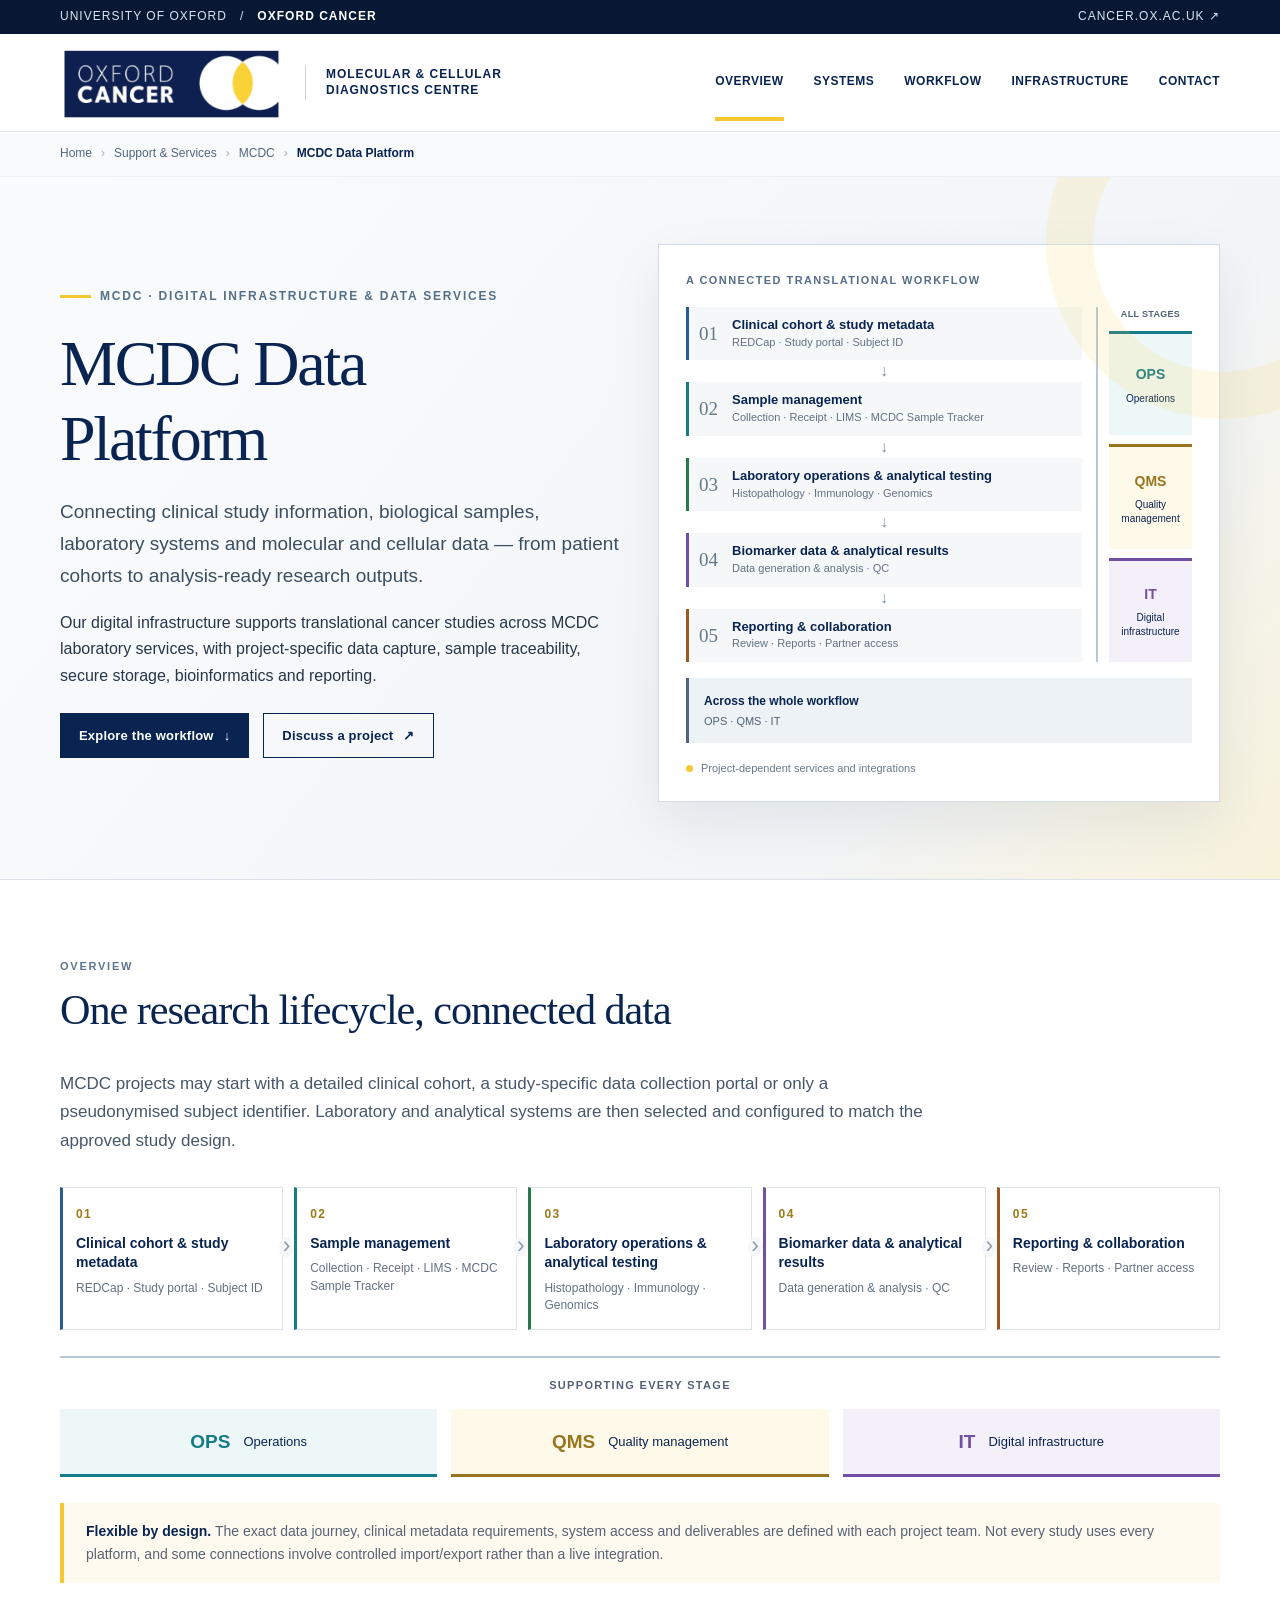
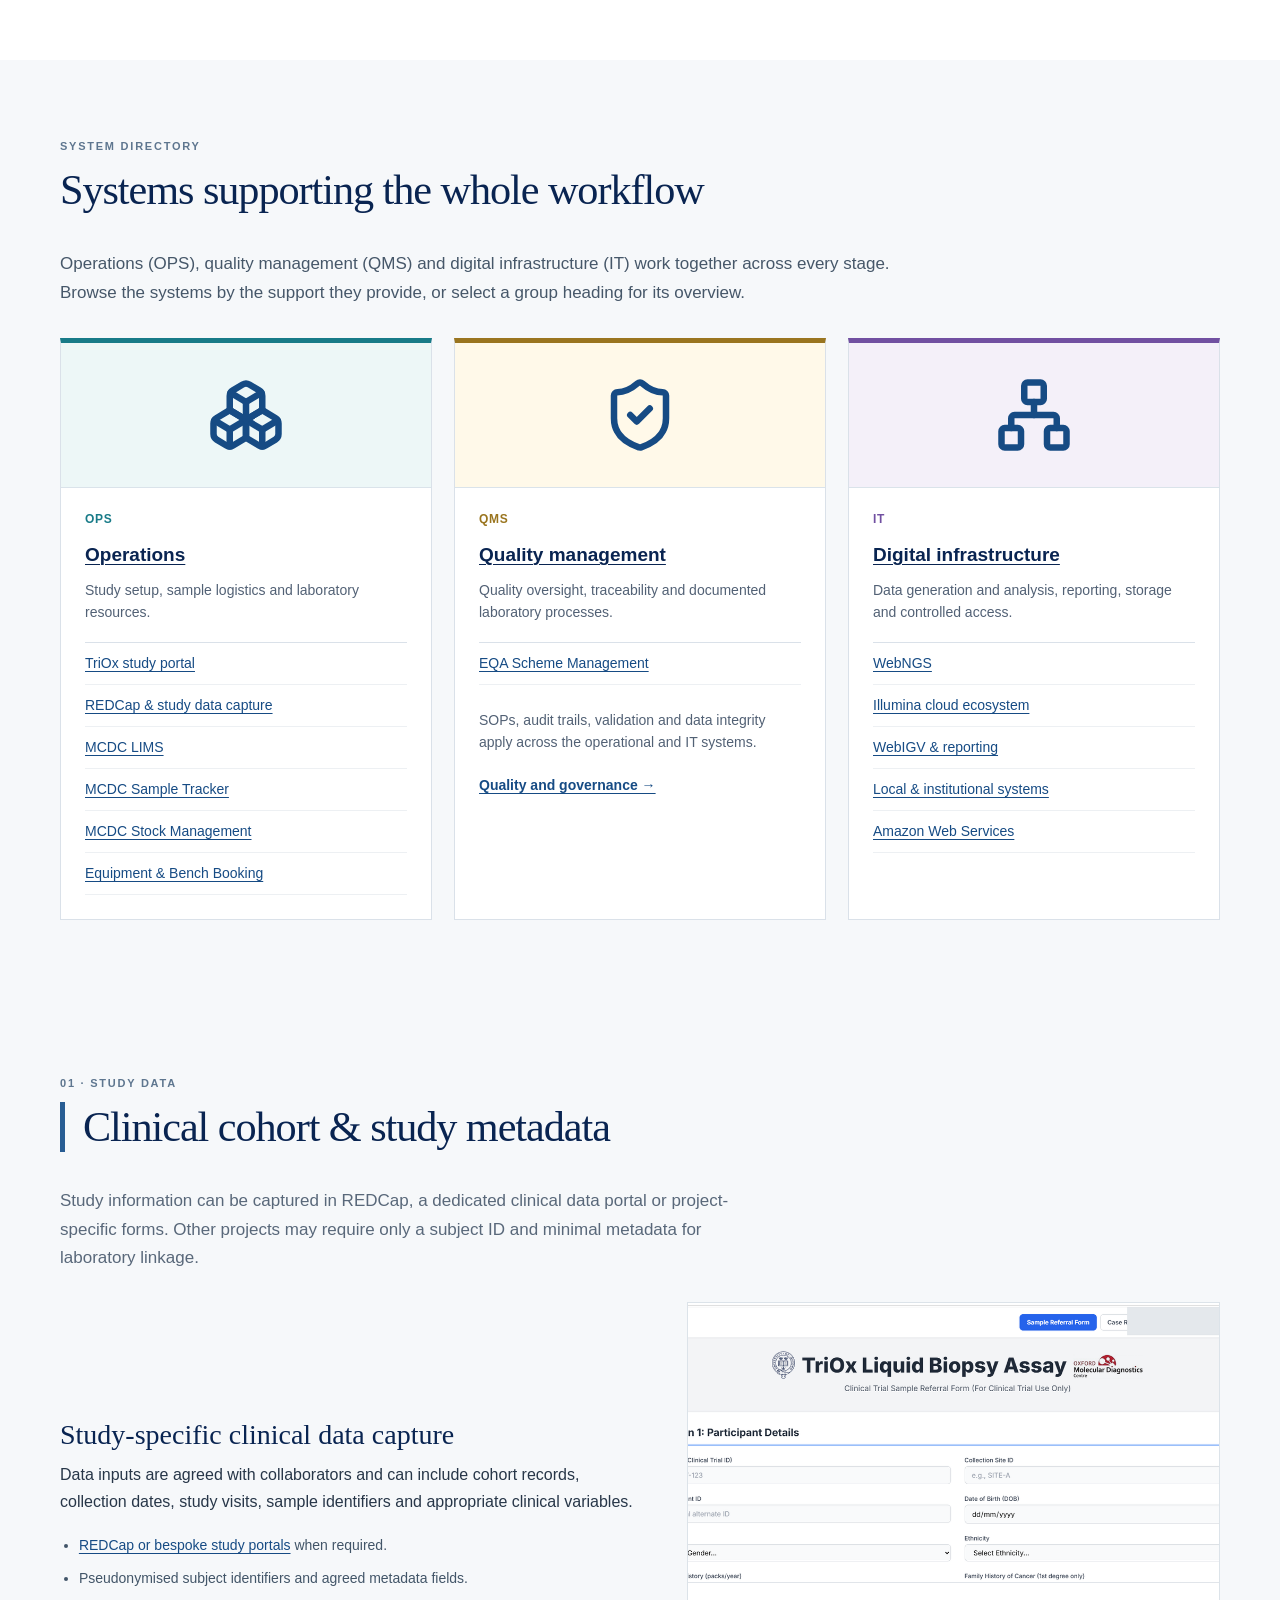
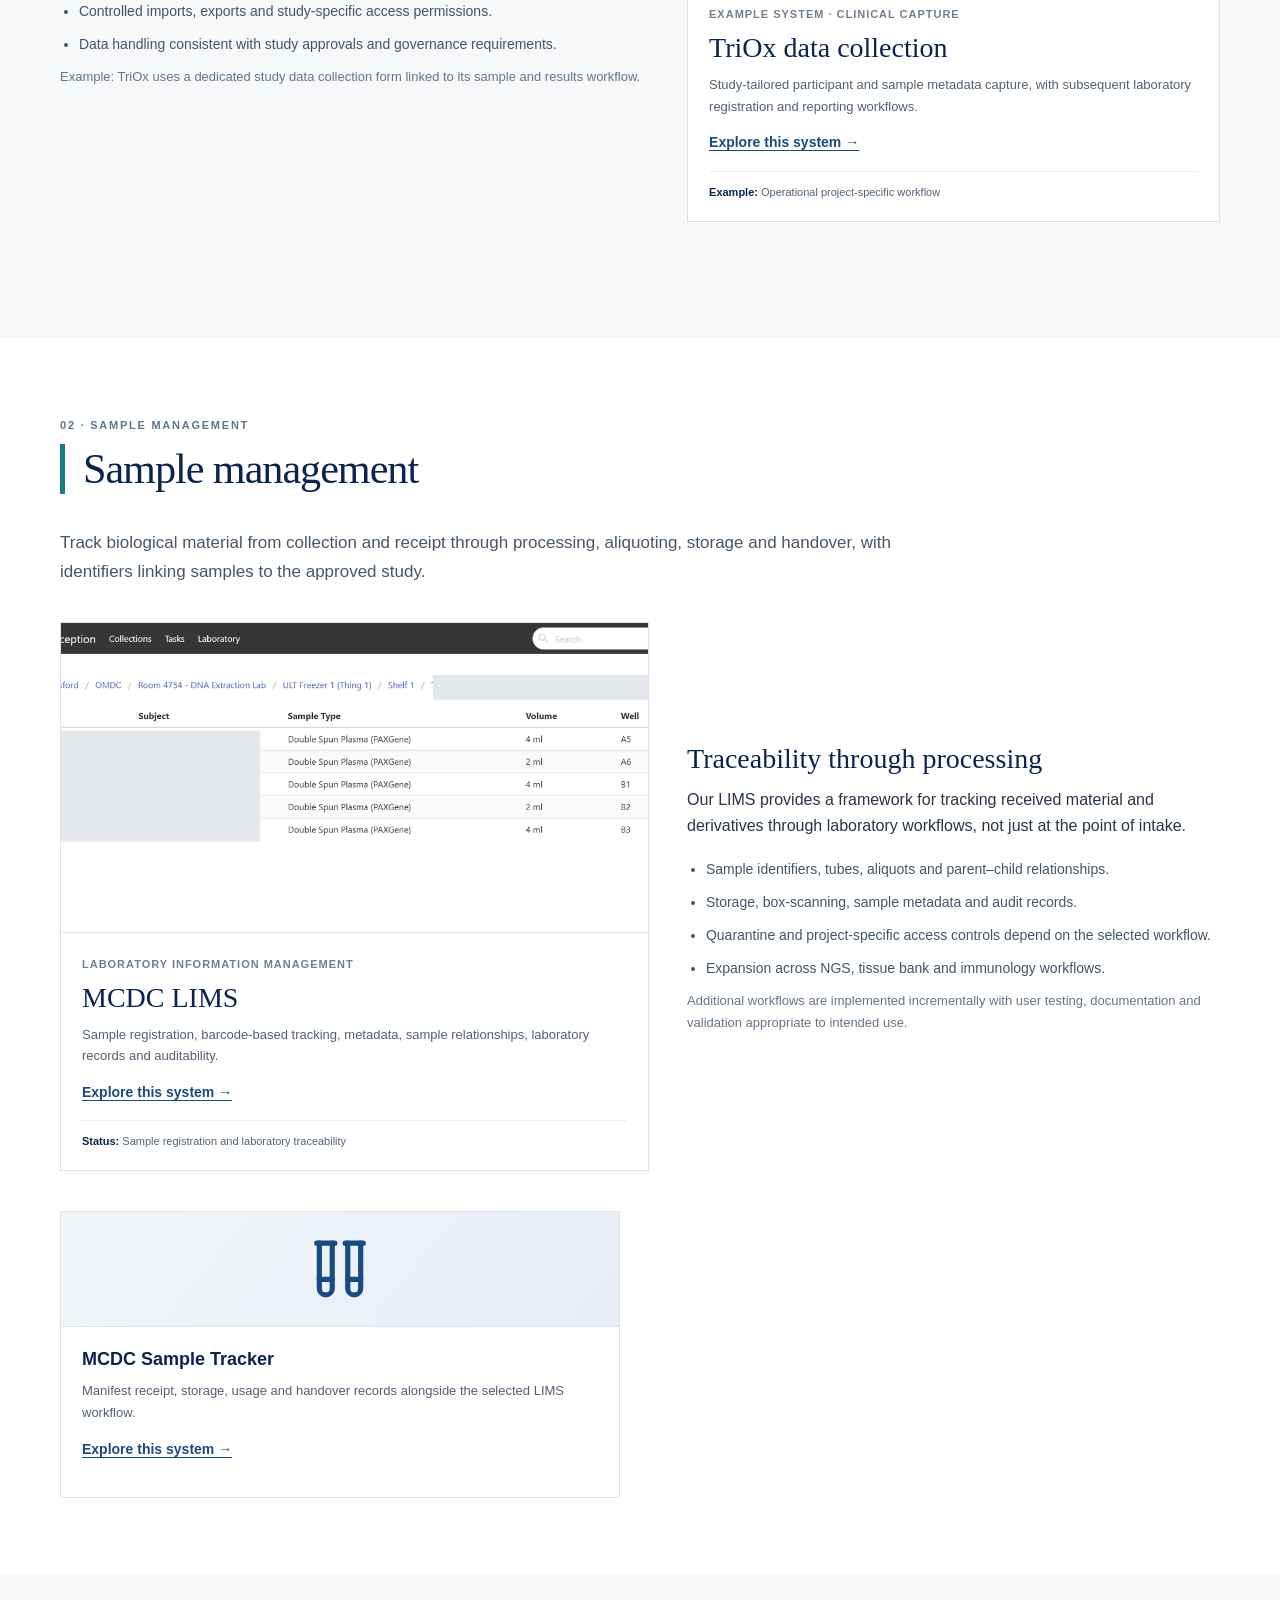
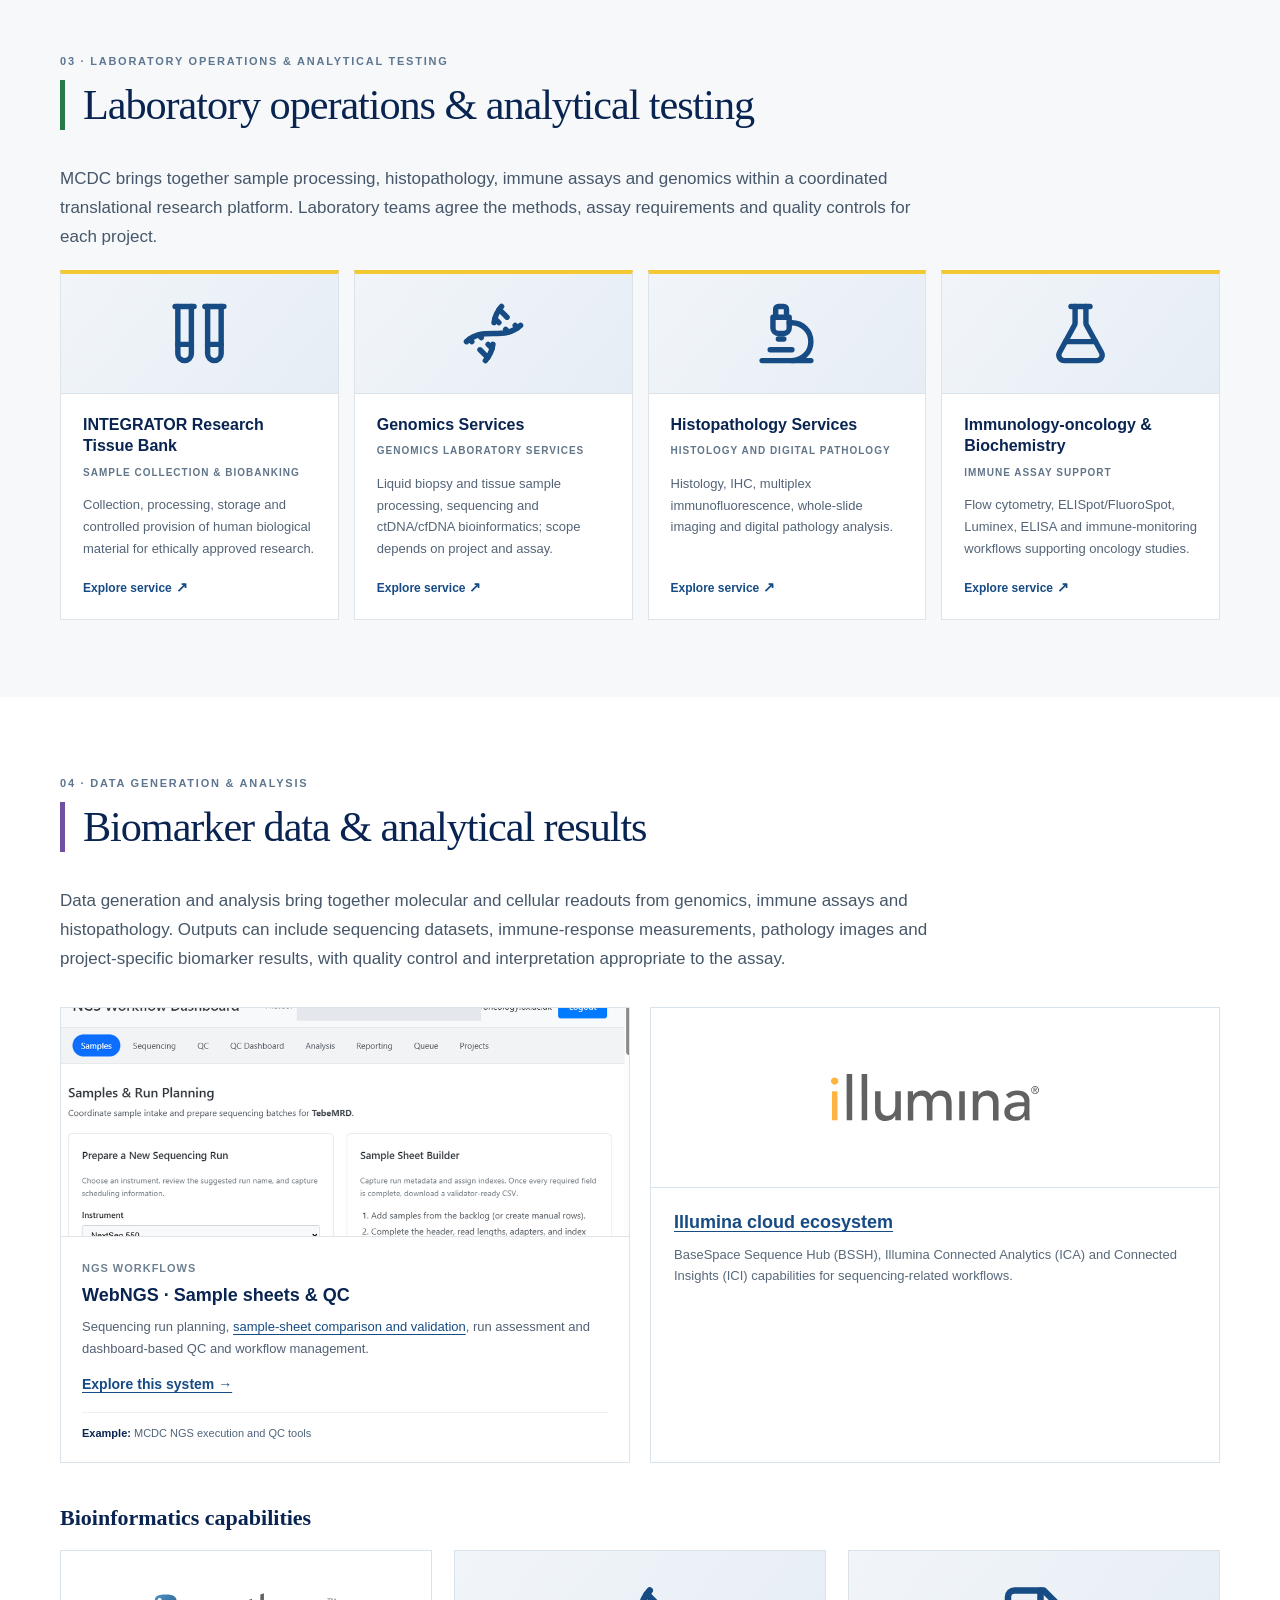
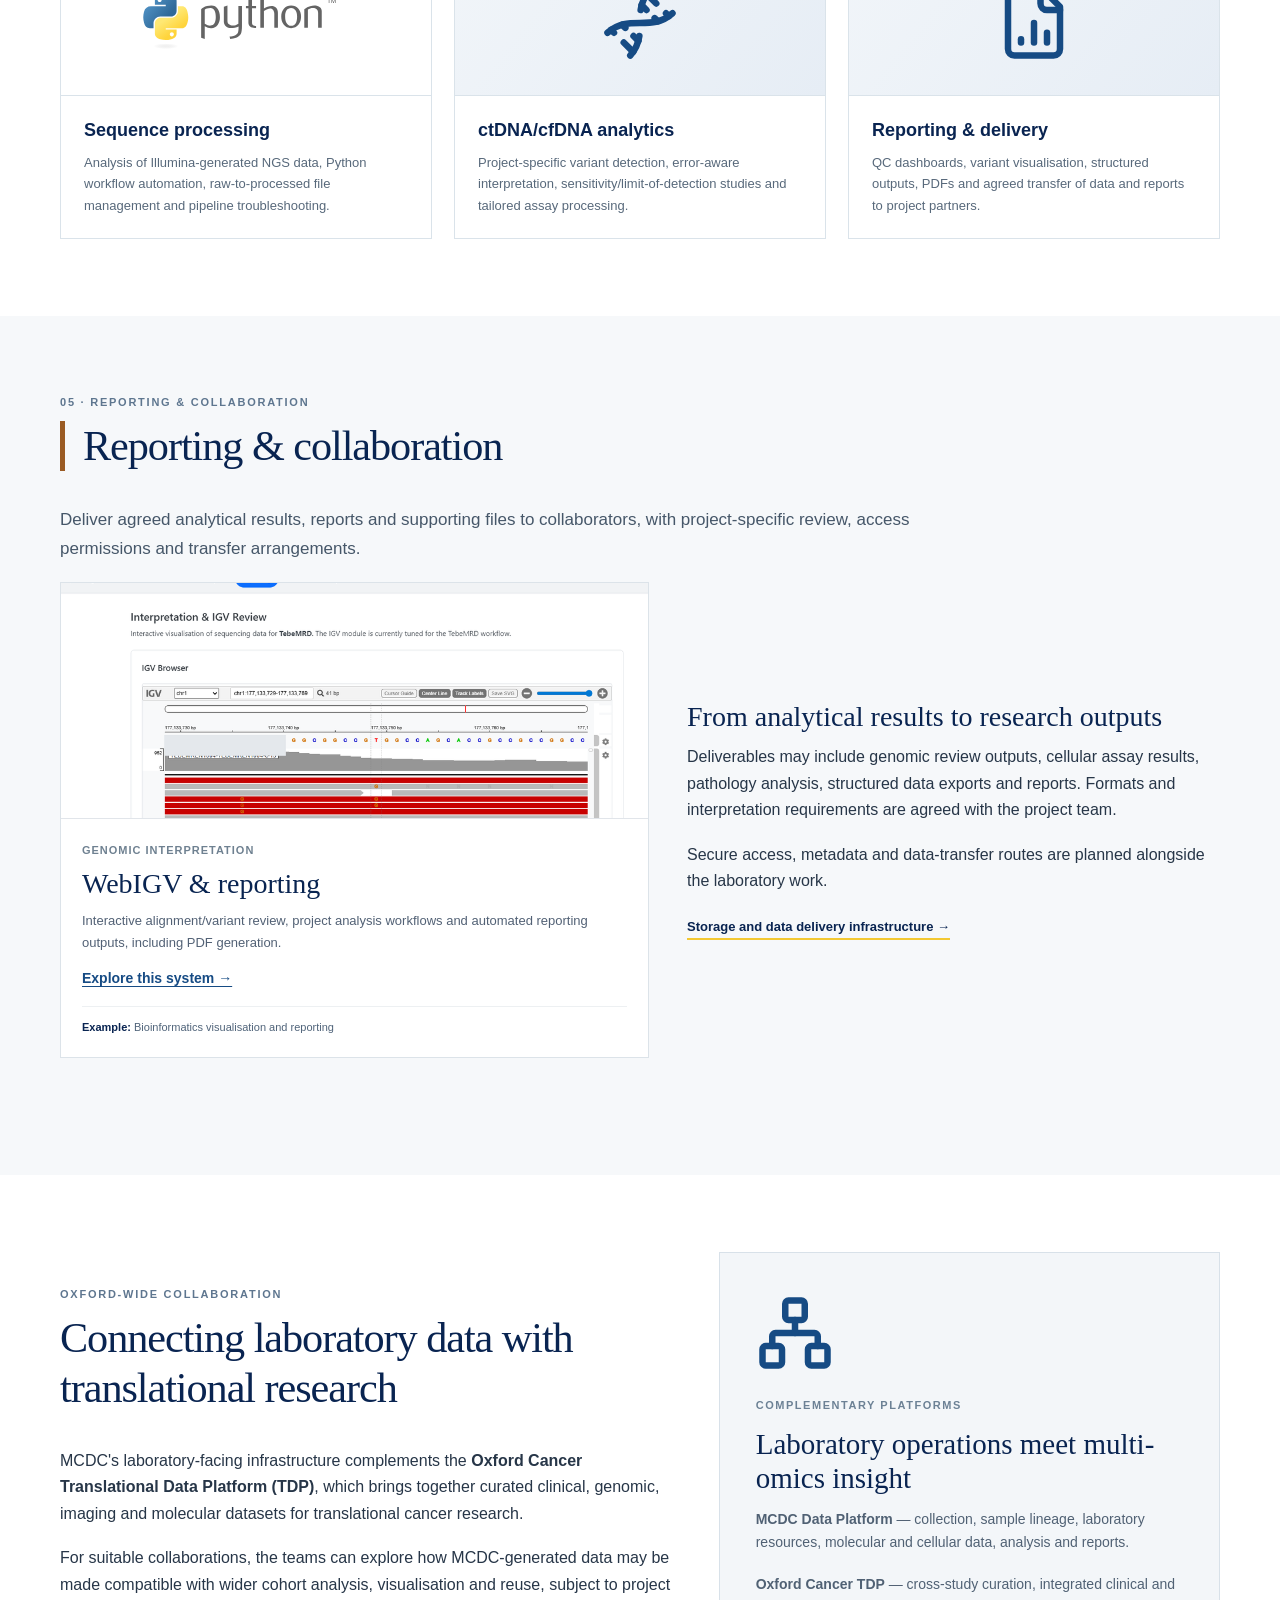
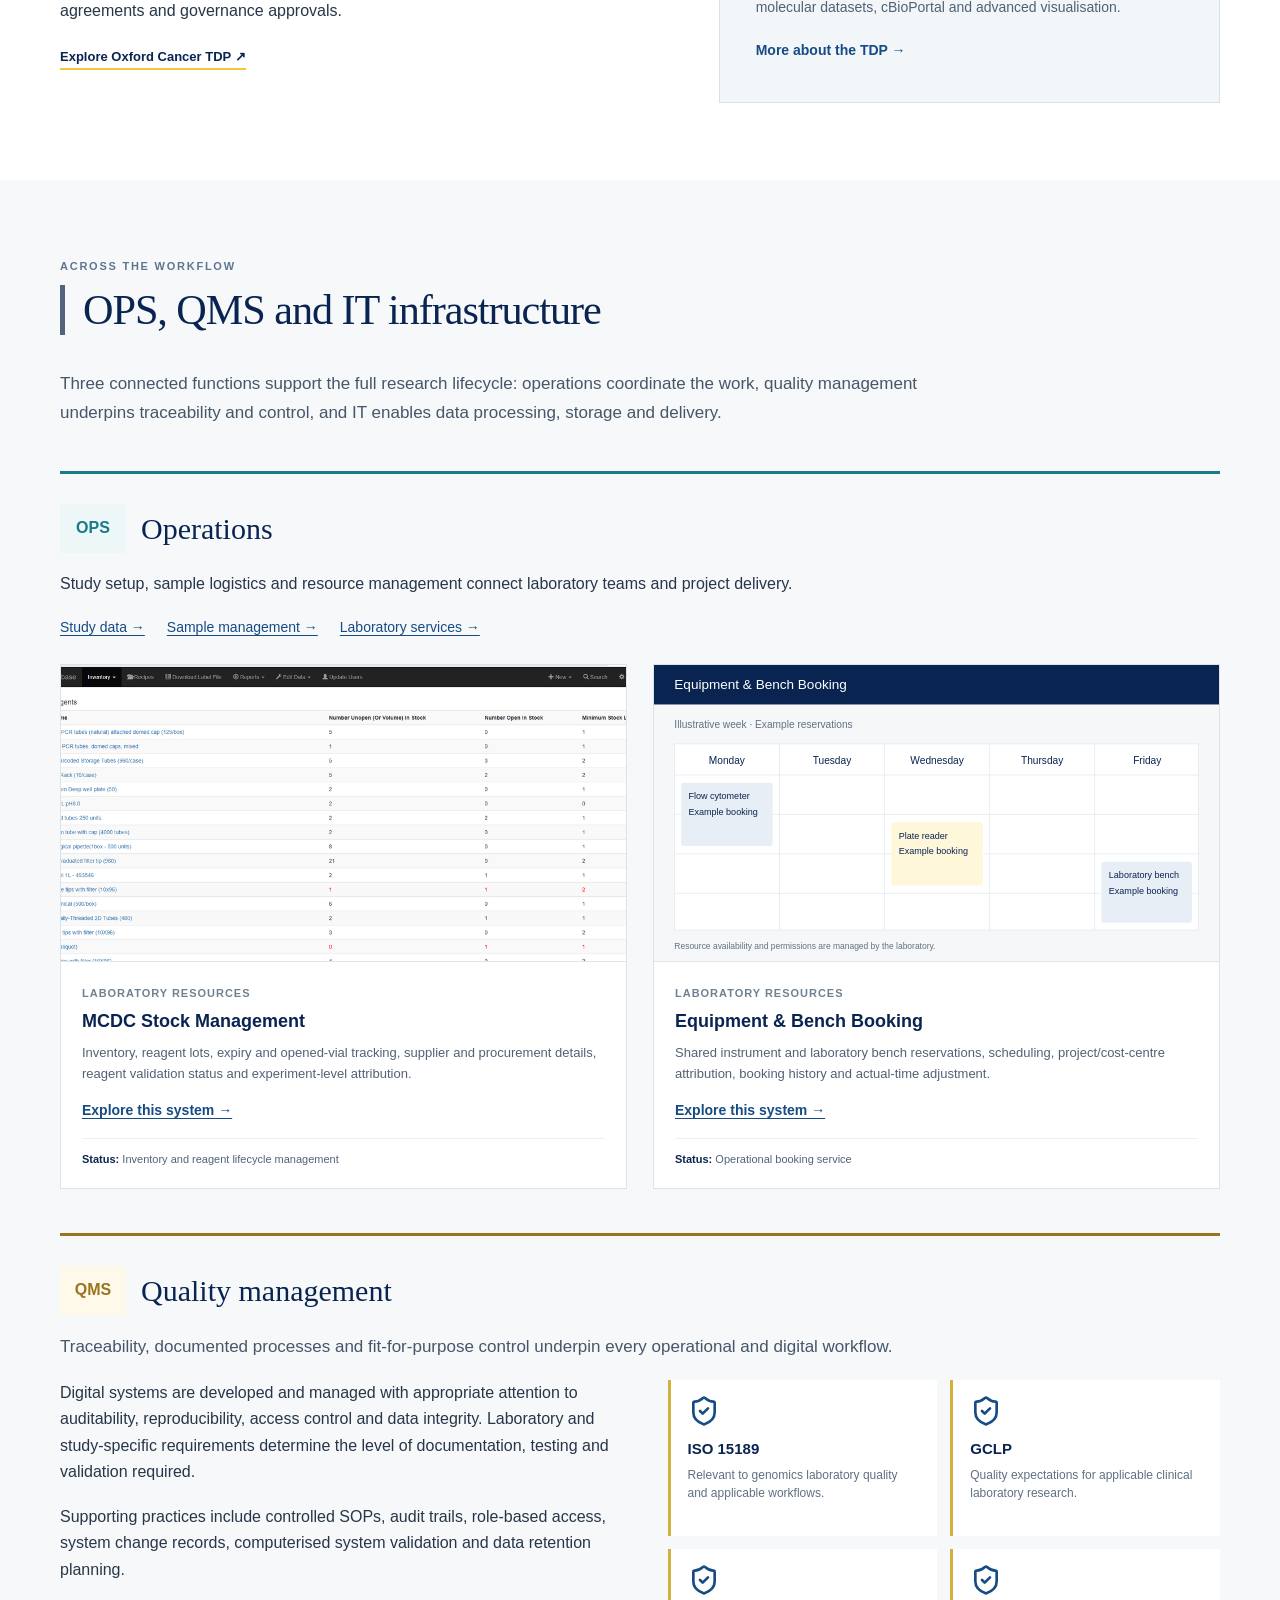
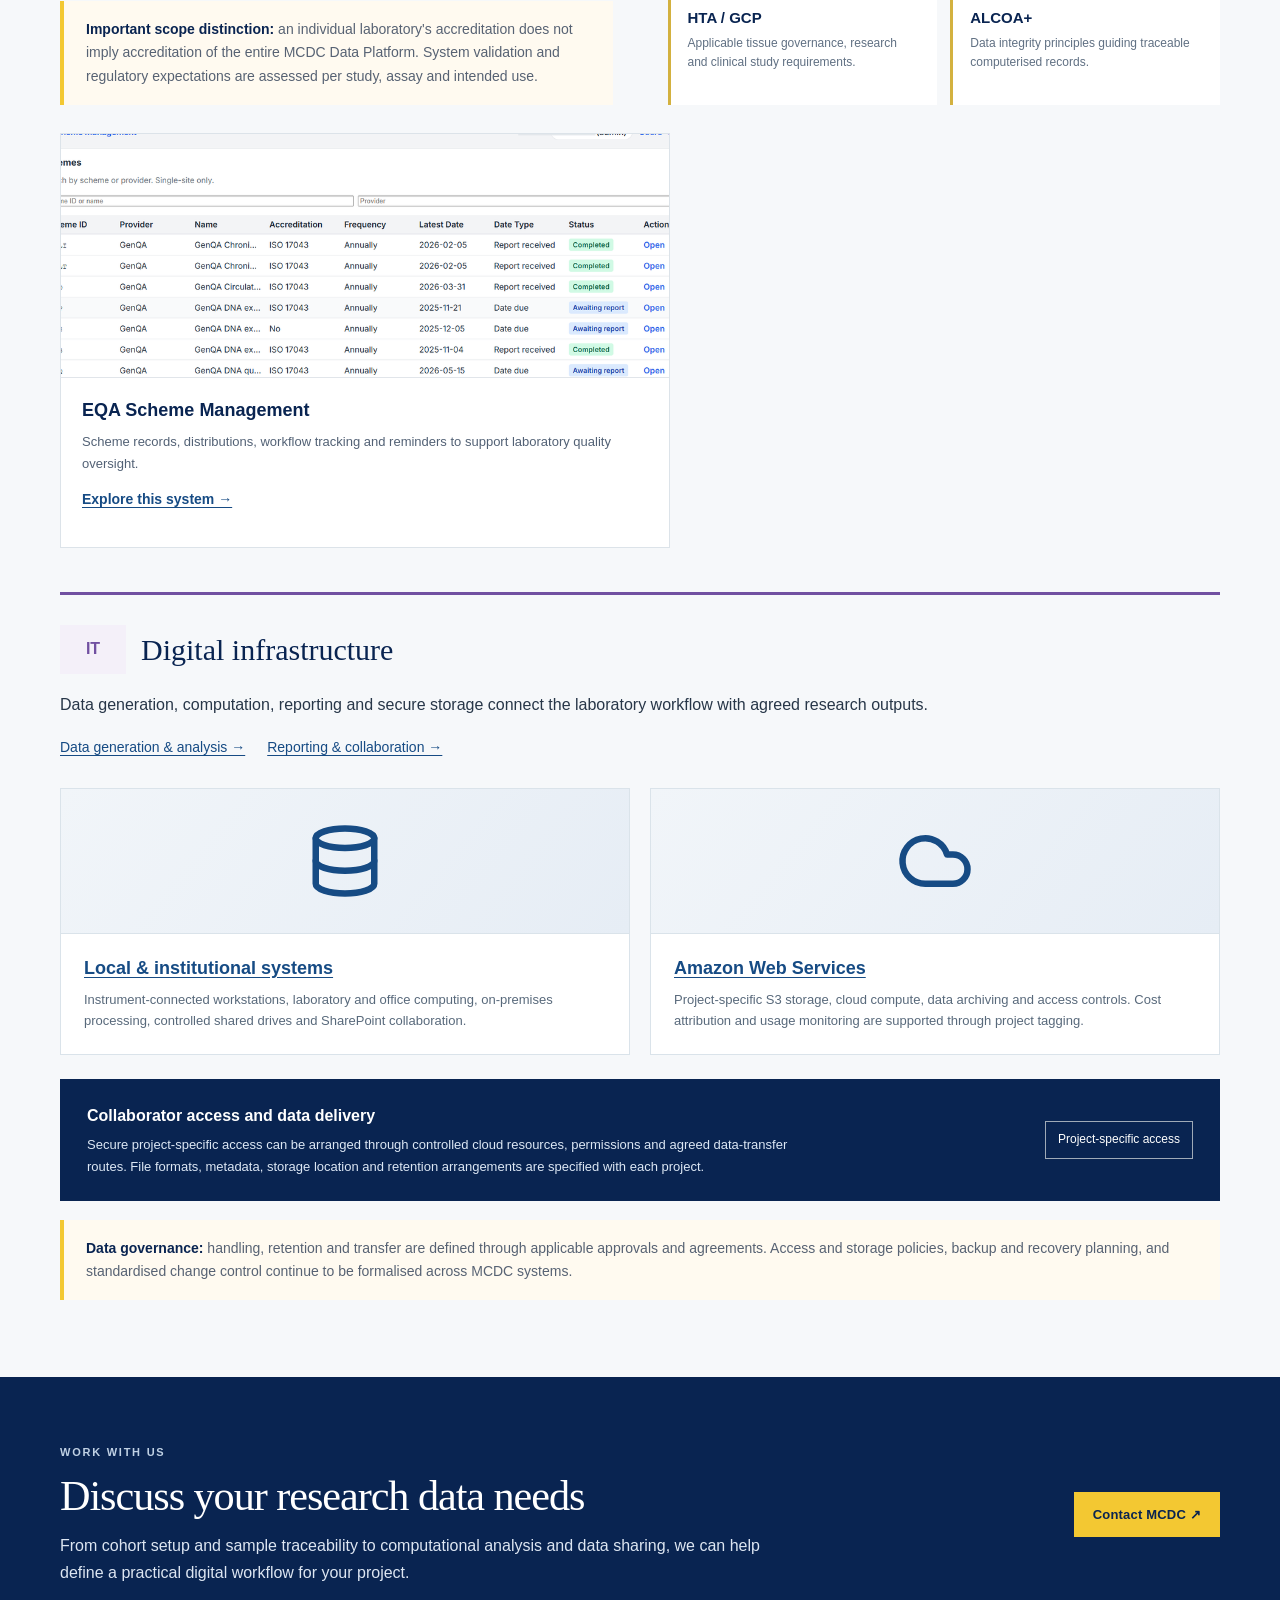
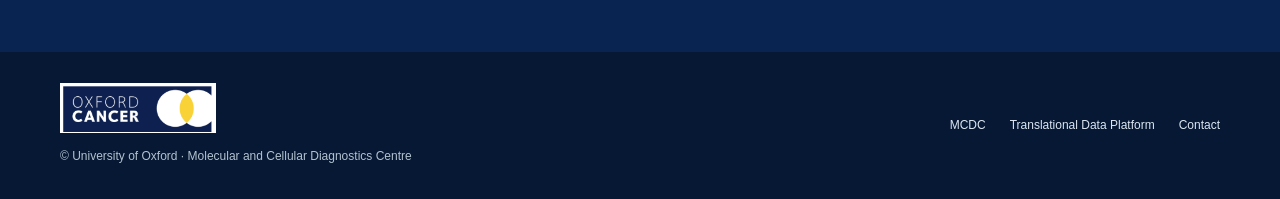
==== commit d2445588: "update from Helene" ====
--- a/index.html
+++ b/index.html
@@ -5,7 +5,7 @@
   <meta name="viewport" content="width=device-width, initial-scale=1">
   <meta name="color-scheme" content="light">
   <meta name="theme-color" content="#092451">
-  <meta name="description" content="MCDC Data Platform connects clinical study records, biospecimen tracking, laboratory operations, secure storage, sequencing and bioinformatics analysis for translational cancer research.">
+  <meta name="description" content="MCDC Data Platform connects clinical study records, biospecimen tracking, laboratory operations, secure storage, molecular and cellular analysis for translational cancer research.">
   <title>MCDC Data Platform | Oxford Cancer</title>
   <link rel="stylesheet" href="assets/site.css">
 <link rel="icon" href="assets/favicon.svg" type="image/svg+xml"></head>
@@ -16,80 +16,68 @@
     <div class="container header-row">
       <a class="brand" href="index.html" aria-label="MCDC Data Platform home"><img src="assets/oxford-cancer.png" width="270" height="87" alt="Oxford Cancer"><span class="brand-divider"></span><span class="brand-name">Molecular &amp; Cellular Diagnostics Centre</span></a>
       <button type="button" class="menu-btn" id="menuBtn" aria-controls="mainNav" aria-expanded="false">☰ &nbsp; Menu</button>
-      <nav class="mainnav" id="mainNav" aria-label="Main navigation"><a href="index.html" class="active" aria-current="page">Overview</a><a href="#systems">Systems</a><a href="#workflow">Workflow</a><a href="#quality">Quality</a><a href="#contact">Contact</a></nav>
+      <nav class="mainnav" id="mainNav" aria-label="Main navigation"><a href="index.html" class="active" aria-current="page">Overview</a><a href="#systems">Systems</a><a href="#workflow">Workflow</a><a href="#storage">Infrastructure</a><a href="#contact">Contact</a></nav>
     </div>
   </header>
   <nav class="breadcrumb" aria-label="Breadcrumb"><div class="container"><a href="https://www.cancer.ox.ac.uk/">Home</a><span class="sep">›</span><a href="https://www.cancer.ox.ac.uk/support">Support &amp; Services</a><span class="sep">›</span><a href="https://www.cancer.ox.ac.uk/support/mcdc-1">MCDC</a><span class="sep">›</span><b>MCDC Data Platform</b></div></nav>
 
   <main id="main">
     <section class="hero" aria-labelledby="pageTitle"><div class="container hero-grid">
-      <div><div class="eyebrow">MCDC · Digital infrastructure &amp; data services</div><h1 id="pageTitle">MCDC Data<br>Platform</h1><p class="lead">Connecting clinical study information, biological samples, laboratory systems and molecular data — from patient cohorts to analysis-ready research outputs.</p><p>Our digital infrastructure supports translational cancer studies across MCDC laboratory services, with project-specific data capture, sample traceability, secure storage, bioinformatics and reporting.</p><div class="hero-btns"><a class="btn btn-primary" href="#workflow">Explore the workflow <span aria-hidden="true">↓</span></a><a class="btn btn-secondary" href="mailto:mcdc@oncology.ox.ac.uk?subject=MCDC%20Data%20Platform%20enquiry">Discuss a project <span aria-hidden="true">↗</span></a></div></div>
-      <div class="diagram" aria-label="Six stages of a typical MCDC study workflow"><div class="diagram-head">A connected translational workflow</div><div class="diagram-stack">
-        <div class="diagram-row"><span class="diagram-num">01</span><div><strong>Clinical cohort &amp; study metadata</strong><small>REDCap, study portal or subject ID</small></div></div><div class="diagram-arrow">↓</div>
-        <div class="diagram-row"><span class="diagram-num">02</span><div><strong>Samples &amp; laboratory operations</strong><small>INTEGRATOR · Genomics · THL · IOB</small></div></div><div class="diagram-arrow">↓</div>
-        <div class="diagram-row"><span class="diagram-num">03</span><div><strong>Sample &amp; reagent traceability</strong><small>LIMS · Stock · Equipment booking</small></div></div><div class="diagram-arrow">↓</div>
-        <div class="diagram-row"><span class="diagram-num">04</span><div><strong>Data generation &amp; storage</strong><small>Instruments · Local storage · AWS S3</small></div></div><div class="diagram-arrow">↓</div>
-        <div class="diagram-row"><span class="diagram-num">05</span><div><strong>Computation &amp; analysis</strong><small>Illumina cloud · Pipelines · QC</small></div></div><div class="diagram-arrow">↓</div>
-        <div class="diagram-row"><span class="diagram-num">06</span><div><strong>Reporting &amp; collaboration</strong><small>WebIGV · PDF reports · Partner access</small></div></div>
-      </div><div class="diagram-foot">Project-dependent services and integrations</div></div>
+      <div><div class="eyebrow">MCDC · Digital infrastructure &amp; data services</div><h1 id="pageTitle">MCDC Data<br>Platform</h1><p class="lead">Connecting clinical study information, biological samples, laboratory systems and molecular and cellular data — from patient cohorts to analysis-ready research outputs.</p><p>Our digital infrastructure supports translational cancer studies across MCDC laboratory services, with project-specific data capture, sample traceability, secure storage, bioinformatics and reporting.</p><div class="hero-btns"><a class="btn btn-primary" href="#workflow">Explore the workflow <span aria-hidden="true">↓</span></a><a class="btn btn-secondary" href="mailto:mcdc@oncology.ox.ac.uk?subject=MCDC%20Data%20Platform%20enquiry">Discuss a project <span aria-hidden="true">↗</span></a></div></div>
+      <div class="diagram" aria-label="Five stages of a typical MCDC study workflow, supported by laboratory infrastructure"><div class="diagram-head">A connected translational workflow</div><div class="diagram-body"><div class="diagram-stack"><a class="diagram-row group-study" href="#clinical"><span class="diagram-num">01</span><span><strong>Clinical cohort &amp; study metadata</strong><small>REDCap · Study portal · Subject ID</small></span></a><div class="diagram-arrow" aria-hidden="true">↓</div><a class="diagram-row group-samples" href="#laboratory"><span class="diagram-num">02</span><span><strong>Sample management</strong><small>Collection · Receipt · LIMS · MCDC Sample Tracker</small></span></a><div class="diagram-arrow" aria-hidden="true">↓</div><a class="diagram-row group-testing" href="#testing"><span class="diagram-num">03</span><span><strong>Laboratory operations &amp; analytical testing</strong><small>Histopathology · Immunology · Genomics</small></span></a><div class="diagram-arrow" aria-hidden="true">↓</div><a class="diagram-row group-analysis" href="#analysis"><span class="diagram-num">04</span><span><strong>Biomarker data &amp; analytical results</strong><small>Data generation &amp; analysis · QC</small></span></a><div class="diagram-arrow" aria-hidden="true">↓</div><a class="diagram-row group-reporting" href="#reporting"><span class="diagram-num">05</span><span><strong>Reporting &amp; collaboration</strong><small>Review · Reports · Partner access</small></span></a></div><aside class="support-rail" aria-label="OPS, QMS and IT support every workflow stage"><span class="rail-label">All stages</span><a class="function-ops" href="#ops"><strong>OPS</strong><span>Operations</span></a><a class="function-qms" href="#qms"><strong>QMS</strong><span>Quality management</span></a><a class="function-it" href="#it"><strong>IT</strong><span>Digital infrastructure</span></a></aside></div><p class="workflow-support"><strong>Across the whole workflow</strong><span>OPS · QMS · IT</span></p><div class="diagram-foot">Project-dependent services and integrations</div></div>
     </div></section>
 
     <section class="section" id="workflow"><div class="container"><div class="kicker">Overview</div><h2>One research lifecycle, connected data</h2><p class="section-intro">MCDC projects may start with a detailed clinical cohort, a study-specific data collection portal or only a pseudonymised subject identifier. Laboratory and analytical systems are then selected and configured to match the approved study design.</p>
-      <div class="journey" aria-label="Study data lifecycle">
-        <div class="journey-item"><div class="journey-step">01 / PLAN</div><strong>Clinical cohort</strong><small>Clinical records, subject IDs, study metadata</small></div>
-        <div class="journey-item"><div class="journey-step">02 / COLLECT</div><strong>Biological samples</strong><small>Recruitment, receipt, processing and storage</small></div>
-        <div class="journey-item"><div class="journey-step">03 / TRACK</div><strong>Laboratory LIMS</strong><small>Barcodes, aliquots, metadata and audit records</small></div>
-        <div class="journey-item"><div class="journey-step">04 / GENERATE</div><strong>Molecular data</strong><small>Sequencing, immune assays and histology</small></div>
-        <div class="journey-item"><div class="journey-step">05 / ANALYSE</div><strong>Bioinformatics</strong><small>QC, pipelines and data interpretation</small></div>
-        <div class="journey-item"><div class="journey-step">06 / DELIVER</div><strong>Research outputs</strong><small>Reports, analysis files, controlled transfer</small></div>
-      </div><div class="note"><strong>Flexible by design.</strong> The exact data journey, clinical metadata requirements, system access and deliverables are defined with each project team. Not every study uses every platform, and some connections involve controlled import/export rather than a live integration.</div>
+<div class="journey" aria-label="Study data lifecycle"><a class="journey-item group-study" href="#clinical"><div class="journey-step">01</div><strong>Clinical cohort &amp; study metadata</strong><small>REDCap · Study portal · Subject ID</small></a><a class="journey-item group-samples" href="#laboratory"><div class="journey-step">02</div><strong>Sample management</strong><small>Collection · Receipt · LIMS · MCDC Sample Tracker</small></a><a class="journey-item group-testing" href="#testing"><div class="journey-step">03</div><strong>Laboratory operations &amp; analytical testing</strong><small>Histopathology · Immunology · Genomics</small></a><a class="journey-item group-analysis" href="#analysis"><div class="journey-step">04</div><strong>Biomarker data &amp; analytical results</strong><small>Data generation &amp; analysis · QC</small></a><a class="journey-item group-reporting" href="#reporting"><div class="journey-step">05</div><strong>Reporting &amp; collaboration</strong><small>Review · Reports · Partner access</small></a></div><div class="workflow-foundation"><div class="foundation-label">Supporting every stage</div><div class="support-functions"><a class="function-ops" href="#ops"><strong>OPS</strong><span>Operations</span></a><a class="function-qms" href="#qms"><strong>QMS</strong><span>Quality management</span></a><a class="function-it" href="#it"><strong>IT</strong><span>Digital infrastructure</span></a></div></div><div class="note"><strong>Flexible by design.</strong> The exact data journey, clinical metadata requirements, system access and deliverables are defined with each project team. Not every study uses every platform, and some connections involve controlled import/export rather than a live integration.</div>
     </div></section>
 
-<section class="section alt" id="systems"><div class="container"><div class="kicker">System directory</div><h2>Explore the platform systems</h2><p class="section-intro">Find out what each system supports, how it fits the research workflow and what to discuss when planning a project.</p><div class="directory"><a href="systems/triox.html"><strong>TriOx study portal</strong><span>Clinical data capture</span></a><a href="systems/redcap.html"><strong>REDCap &amp; study data capture</strong><span>Clinical data capture</span></a><a href="systems/lims.html"><strong>MCDC LIMS</strong><span>Sample traceability</span></a><a href="systems/stock.html"><strong>MCDC Stock Management</strong><span>Laboratory resources</span></a><a href="systems/booking.html"><strong>Equipment &amp; Bench Booking</strong><span>Laboratory resources</span></a><a href="systems/webngs.html"><strong>WebNGS</strong><span>Sequencing workflows</span></a><a href="systems/samplesheet.html"><strong>Sample Sheet Validator</strong><span>Sequencing preparation</span></a><a href="systems/webigv.html"><strong>WebIGV &amp; reporting</strong><span>Genomic review</span></a><a href="systems/webeqa.html"><strong>EQA Scheme Management</strong><span>Laboratory quality support</span></a><a href="systems/tracker.html"><strong>Sample Tracker</strong><span>Sample logistics</span></a><a href="systems/local-systems.html"><strong>Local &amp; institutional systems</strong><span>Storage and collaboration</span></a><a href="systems/aws.html"><strong>Amazon Web Services</strong><span>Cloud infrastructure</span></a><a href="systems/illumina.html"><strong>Illumina cloud ecosystem</strong><span>Sequencing infrastructure</span></a></div></div></section>
-    <section class="section alt" id="clinical"><div class="container"><div class="section-top"><div><div class="kicker">01 · Study data</div><h2>Clinical data and cohort management</h2><p class="section-intro">Study information can be captured in REDCap, a dedicated clinical data portal or project-specific forms. Other projects may require only a subject ID and minimal metadata for laboratory linkage.</p></div></div>
+<section class="section alt" id="systems"><div class="container"><div class="kicker">System directory</div><h2>Systems supporting the whole workflow</h2><p class="section-intro">Operations (OPS), quality management (QMS) and digital infrastructure (IT) work together across every stage. Browse the systems by the support they provide, or select a group heading for its overview.</p><div class="directory-groups functional-directory"><article class="directory-group function-ops"><div class="card-illustration "><img loading="lazy" src="assets/illustrations/boxes.svg" alt="" width="240" height="140"></div><div class="group-label">OPS</div><h3><a href="#ops">Operations</a></h3><p>Study setup, sample logistics and laboratory resources.</p><ul><li><a href="systems/triox.html">TriOx study portal</a></li><li><a href="systems/redcap.html">REDCap &amp; study data capture</a></li><li><a href="systems/lims.html">MCDC LIMS</a></li><li><a href="systems/tracker.html">MCDC Sample Tracker</a></li><li><a href="systems/stock.html">MCDC Stock Management</a></li><li><a href="systems/booking.html">Equipment &amp; Bench Booking</a></li></ul></article><article class="directory-group function-qms"><div class="card-illustration "><img loading="lazy" src="assets/illustrations/shield-check.svg" alt="" width="240" height="140"></div><div class="group-label">QMS</div><h3><a href="#qms">Quality management</a></h3><p>Quality oversight, traceability and documented laboratory processes.</p><ul><li><a href="systems/webeqa.html">EQA Scheme Management</a></li></ul><p class="directory-context">SOPs, audit trails, validation and data integrity apply across the operational and IT systems.</p><a class="system-link" href="#qms">Quality and governance →</a></article><article class="directory-group function-it"><div class="card-illustration "><img loading="lazy" src="assets/illustrations/network.svg" alt="" width="240" height="140"></div><div class="group-label">IT</div><h3><a href="#it">Digital infrastructure</a></h3><p>Data generation and analysis, reporting, storage and controlled access.</p><ul><li><a href="systems/webngs.html">WebNGS</a></li><li><a href="systems/illumina.html">Illumina cloud ecosystem</a></li><li><a href="systems/webigv.html">WebIGV &amp; reporting</a></li><li><a href="systems/local-systems.html">Local &amp; institutional systems</a></li><li><a href="systems/aws.html">Amazon Web Services</a></li></ul></article></div></div></section>
+
+<section class="section alt workflow-group group-study" id="clinical"><div class="container"><div class="section-top"><div><div class="kicker">01 · Study data</div><h2>Clinical cohort &amp; study metadata</h2><p class="section-intro">Study information can be captured in REDCap, a dedicated clinical data portal or project-specific forms. Other projects may require only a subject ID and minimal metadata for laboratory linkage.</p></div></div>
       <div class="system-split"><div><h3>Study-specific clinical data capture</h3><p>Data inputs are agreed with collaborators and can include cohort records, collection dates, study visits, sample identifiers and appropriate clinical variables.</p><ul><li><a href="systems/redcap.html">REDCap or bespoke study portals</a> when required.</li><li>Pseudonymised subject identifiers and agreed metadata fields.</li><li>Controlled imports, exports and study-specific access permissions.</li><li>Data handling consistent with study approvals and governance requirements.</li></ul><p style="font-size:13px;color:#647587">Example: TriOx uses a dedicated study data collection form linked to its sample and results workflow.</p></div>
         <article class="system"><button class="system-thumb" type="button" data-zoom="TriOx study-specific data collection form"><img loading="lazy" src="assets/triox.png" alt="Redacted TriOx clinical sample referral form interface"></button><div class="system-info"><div class="system-category">Example system · Clinical capture</div><h3>TriOx data collection</h3><p>Study-tailored participant and sample metadata capture, with subsequent laboratory registration and reporting workflows.</p><a class="system-link" href="systems/triox.html">Explore this system →</a><div class="status"><strong>Example:</strong> Operational project-specific workflow</div></div></article>
       </div>
-      <h3 class="subhead">Laboratory services supporting the cohort</h3><div class="four-col">
-        <article class="service"><div class="service-title">INTEGRATOR Research Tissue Bank</div><div class="service-cat">Sample collection &amp; biobanking</div><p>Collection, processing, storage and controlled provision of human biological material for ethically approved research.</p><a href="https://www.cancer.ox.ac.uk/support/sample-access/integrator" target="_blank" rel="noopener">Explore service</a></article>
-        <article class="service"><div class="service-title">Genomics Services</div><div class="service-cat">Genomics laboratory services</div><p>Liquid biopsy and tissue sample processing, sequencing and ctDNA/cfDNA bioinformatics; scope depends on project and assay.</p><a href="https://www.cancer.ox.ac.uk/support/genomics_services" target="_blank" rel="noopener">Explore service</a></article>
-        <article class="service"><div class="service-title">Translational Histopathology Lab</div><div class="service-cat">Histology and digital pathology</div><p>Histology, IHC, multiplex immunofluorescence, whole-slide imaging and digital pathology analysis.</p><a href="https://www.cancer.ox.ac.uk/support/THL" target="_blank" rel="noopener">Explore service</a></article>
-        <article class="service"><div class="service-title">Immunology-oncology &amp; Biochemistry</div><div class="service-cat">Immune assay support</div><p>Flow cytometry, ELISpot/FluoroSpot, Luminex, ELISA and immune-monitoring workflows supporting oncology studies.</p><a href="https://www.cancer.ox.ac.uk/support/IOB" target="_blank" rel="noopener">Explore service</a></article>
+    </div></section>
+
+<section class="section workflow-group group-samples" id="laboratory"><div class="container"><div class="kicker">02 · Sample management</div><h2>Sample management</h2><p class="section-intro">Track biological material from collection and receipt through processing, aliquoting, storage and handover, with identifiers linking samples to the approved study.</p>
+<div class="system-split" style="margin-top:36px"><article class="system"><button class="system-thumb" type="button" data-zoom="MCDC laboratory information management system"><img loading="lazy" src="assets/lims.png" alt="Redacted MCDC LIMS sample and specimen management interface"></button><div class="system-info"><div class="system-category">Laboratory information management</div><h3>MCDC LIMS</h3><p>Sample registration, barcode-based tracking, metadata, sample relationships, laboratory records and auditability.</p><a class="system-link" href="systems/lims.html">Explore this system →</a><div class="status"><strong>Status:</strong> Sample registration and laboratory traceability</div></div></article>
+        <div><h3>Traceability through processing</h3><p>Our LIMS provides a framework for tracking received material and derivatives through laboratory workflows, not just at the point of intake.</p><ul><li>Sample identifiers, tubes, aliquots and parent–child relationships.</li><li>Storage, box-scanning, sample metadata and audit records.</li><li>Quarantine and project-specific access controls depend on the selected workflow.</li><li>Expansion across NGS, tissue bank and immunology workflows.</li></ul><p style="color:#647587;font-size:13px">Additional workflows are implemented incrementally with user testing, documentation and validation appropriate to intended use.</p></div>
+      </div>
+<article class="system tracker-summary"><div class="card-illustration "><img loading="lazy" src="assets/illustrations/test-tubes.svg" alt="" width="240" height="140"></div><div class="system-info"><h3>MCDC Sample Tracker</h3><p>Manifest receipt, storage, usage and handover records alongside the selected LIMS workflow.</p><a class="system-link" href="systems/tracker.html">Explore this system →</a></div></article>
+</div></section>
+
+<section class="section alt workflow-group group-testing" id="testing"><div class="container"><div class="kicker">03 · Laboratory operations &amp; analytical testing</div><h2>Laboratory operations &amp; analytical testing</h2><p class="section-intro">MCDC brings together sample processing, histopathology, immune assays and genomics within a coordinated translational research platform. Laboratory teams agree the methods, assay requirements and quality controls for each project.</p>
+<div class="four-col">
+        <article class="service"><div class="card-illustration "><img loading="lazy" src="assets/illustrations/test-tubes.svg" alt="" width="240" height="140"></div><div class="service-title">INTEGRATOR Research Tissue Bank</div><div class="service-cat">Sample collection &amp; biobanking</div><p>Collection, processing, storage and controlled provision of human biological material for ethically approved research.</p><a href="https://www.cancer.ox.ac.uk/support/sample-access/integrator" target="_blank" rel="noopener">Explore service</a></article>
+        <article class="service"><div class="card-illustration "><img loading="lazy" src="assets/illustrations/dna.svg" alt="" width="240" height="140"></div><div class="service-title">Genomics Services</div><div class="service-cat">Genomics laboratory services</div><p>Liquid biopsy and tissue sample processing, sequencing and ctDNA/cfDNA bioinformatics; scope depends on project and assay.</p><a href="https://www.cancer.ox.ac.uk/support/genomics_services" target="_blank" rel="noopener">Explore service</a></article>
+        <article class="service"><div class="card-illustration "><img loading="lazy" src="assets/illustrations/microscope.svg" alt="" width="240" height="140"></div><div class="service-title">Histopathology Services</div><div class="service-cat">Histology and digital pathology</div><p>Histology, IHC, multiplex immunofluorescence, whole-slide imaging and digital pathology analysis.</p><a href="https://www.cancer.ox.ac.uk/support/THL" target="_blank" rel="noopener">Explore service</a></article>
+        <article class="service"><div class="card-illustration "><img loading="lazy" src="assets/illustrations/flask-conical.svg" alt="" width="240" height="140"></div><div class="service-title">Immunology-oncology &amp; Biochemistry</div><div class="service-cat">Immune assay support</div><p>Flow cytometry, ELISpot/FluoroSpot, Luminex, ELISA and immune-monitoring workflows supporting oncology studies.</p><a href="https://www.cancer.ox.ac.uk/support/IOB" target="_blank" rel="noopener">Explore service</a></article></div>
+</div></section>
+
+<section class="section workflow-group group-analysis" id="analysis"><div class="container"><div class="kicker">04 · Data generation &amp; analysis</div><h2>Biomarker data &amp; analytical results</h2><p class="section-intro">Data generation and analysis bring together molecular and cellular readouts from genomics, immune assays and histopathology. Outputs can include sequencing datasets, immune-response measurements, pathology images and project-specific biomarker results, with quality control and interpretation appropriate to the assay.</p>
+      <div class="report-strip analysis-systems">
+        <article class="system"><button class="system-thumb" type="button" data-zoom="NGS sample and run planning dashboard"><img loading="lazy" src="assets/webngs.png" alt="MCDC sequencing sample and run planning interface"></button><div class="system-info"><div class="system-category">NGS workflows</div><h3>WebNGS · Sample sheets &amp; QC</h3><p>Sequencing run planning, <a href="systems/webngs.html#sample-sheet-checks">sample-sheet comparison and validation</a>, run assessment and dashboard-based QC and workflow management.</p><a class="system-link" href="systems/webngs.html">Explore this system →</a><div class="status"><strong>Example:</strong> MCDC NGS execution and QC tools</div></div></article>
+        <article class="data-item"><div class="card-illustration brand-illustration"><img loading="lazy" src="assets/illustrations/illumina-logo.svg" alt="Illumina" width="240" height="140"></div><h3><a href="systems/illumina.html">Illumina cloud ecosystem</a></h3><p>BaseSpace Sequence Hub (BSSH), Illumina Connected Analytics (ICA) and Connected Insights (ICI) capabilities for sequencing-related workflows.</p></article></div>
+      <h3 class="subhead">Bioinformatics capabilities</h3><div class="three-col">
+        <div class="data-item"><div class="card-illustration brand-illustration"><img loading="lazy" src="assets/illustrations/python-logo.svg" alt="Python" width="240" height="140"></div><h3>Sequence processing</h3><p>Analysis of Illumina-generated NGS data, Python workflow automation, raw-to-processed file management and pipeline troubleshooting.</p></div>
+        <div class="data-item"><div class="card-illustration "><img loading="lazy" src="assets/illustrations/dna.svg" alt="" width="240" height="140"></div><h3>ctDNA/cfDNA analytics</h3><p>Project-specific variant detection, error-aware interpretation, sensitivity/limit-of-detection studies and tailored assay processing.</p></div>
+        <div class="data-item"><div class="card-illustration "><img loading="lazy" src="assets/illustrations/file-chart-column.svg" alt="" width="240" height="140"></div><h3>Reporting &amp; delivery</h3><p>QC dashboards, variant visualisation, structured outputs, PDFs and agreed transfer of data and reports to project partners.</p></div>
       </div>
     </div></section>
 
-    <section class="section" id="laboratory"><div class="container"><div class="kicker">02 · Laboratory systems</div><h2>Samples, reagents and equipment</h2><p class="section-intro">Laboratory data management extends beyond initial sample intake: it includes sample identity and derivatives, storage locations, reagent suitability, equipment availability and traceable experimental activity.</p>
-      <div class="system-split" style="margin-top:36px"><article class="system"><button class="system-thumb" type="button" data-zoom="MCDC laboratory information management system"><img loading="lazy" src="assets/lims.png" alt="Redacted MCDC LIMS sample and specimen management interface"></button><div class="system-info"><div class="system-category">Laboratory information management</div><h3>MCDC LIMS</h3><p>Sample registration, barcode-based tracking, metadata, sample relationships, laboratory records and auditability.</p><a class="system-link" href="systems/lims.html">Explore this system →</a><div class="status"><strong>Status:</strong> Sample registration and laboratory traceability</div></div></article>
-        <div><h3>Traceability through processing</h3><p>Our LIMS provides a framework for tracking received material and derivatives through laboratory workflows, not just at the point of intake.</p><ul><li>Sample identifiers, tubes, aliquots and parent–child relationships.</li><li>Storage, box-scanning, sample metadata and audit records.</li><li>Quarantine and project-specific access controls depend on the selected workflow.</li><li>Expansion across NGS, tissue bank and immunology workflows.</li></ul><p style="color:#647587;font-size:13px">Additional workflows are implemented incrementally with user testing, documentation and validation appropriate to intended use.</p></div>
+<section class="section alt workflow-group group-reporting" id="reporting"><div class="container"><div class="kicker">05 · Reporting &amp; collaboration</div><h2>Reporting &amp; collaboration</h2><p class="section-intro">Deliver agreed analytical results, reports and supporting files to collaborators, with project-specific review, access permissions and transfer arrangements.</p><div class="system-split"><article class="system"><button class="system-thumb" type="button" data-zoom="WebIGV genomic analysis and visualisation"><img loading="lazy" src="assets/webigv.png" alt="WebIGV analysis interface displaying genomic reads and alignment tracks"></button><div class="system-info"><div class="system-category">Genomic interpretation</div><h3>WebIGV &amp; reporting</h3><p>Interactive alignment/variant review, project analysis workflows and automated reporting outputs, including PDF generation.</p><a class="system-link" href="systems/webigv.html">Explore this system →</a><div class="status"><strong>Example:</strong> Bioinformatics visualisation and reporting</div></div></article><div><h3>From analytical results to research outputs</h3><p>Deliverables may include genomic review outputs, cellular assay results, pathology analysis, structured data exports and reports. Formats and interpretation requirements are agreed with the project team.</p><p>Secure access, metadata and data-transfer routes are planned alongside the laboratory work.</p><a class="link-arrow" href="#storage">Storage and data delivery infrastructure →</a></div></div></div></section>
+
+<section class="partner" id="collaborate"><div class="container partner-wrap"><div><div class="kicker">Oxford-wide collaboration</div><h2>Connecting laboratory data with translational research</h2><p>MCDC's laboratory-facing infrastructure complements the <strong>Oxford Cancer Translational Data Platform (TDP)</strong>, which brings together curated clinical, genomic, imaging and molecular datasets for translational cancer research.</p><p>For suitable collaborations, the teams can explore how MCDC-generated data may be made compatible with wider cohort analysis, visualisation and reuse, subject to project agreements and governance approvals.</p><a class="link-arrow" href="https://www.cancer.ox.ac.uk/translational-data-platform" target="_blank" rel="noopener">Explore Oxford Cancer TDP ↗</a></div><aside class="partner-panel"><div class="card-illustration "><img loading="lazy" src="assets/illustrations/network.svg" alt="" width="240" height="140"></div><div class="tag">Complementary platforms</div><h3>Laboratory operations meet multi-omics insight</h3><p><strong>MCDC Data Platform</strong> — collection, sample lineage, laboratory resources, molecular and cellular data, analysis and reports.</p><p><strong>Oxford Cancer TDP</strong> — cross-study curation, integrated clinical and molecular datasets, cBioPortal and advanced visualisation.</p><a href="https://www.cancer.ox.ac.uk/translational-data-platform">More about the TDP →</a></aside></div></section>
+
+<section class="section alt workflow-group group-infrastructure" id="storage"><div class="container"><div class="kicker">Across the workflow</div><h2>OPS, QMS and IT infrastructure</h2><p class="section-intro">Three connected functions support the full research lifecycle: operations coordinate the work, quality management underpins traceability and control, and IT enables data processing, storage and delivery.</p><section class="function-detail function-ops" id="ops"><div class="function-heading"><span>OPS</span><h3>Operations</h3></div><p>Study setup, sample logistics and resource management connect laboratory teams and project delivery.</p><p class="function-links"><a href="#clinical">Study data →</a><a href="#laboratory">Sample management →</a><a href="#testing">Laboratory services →</a></p><div class="two-col"><article class="system"><button class="system-thumb" type="button" data-zoom="MCDC reagent and stock management"><img loading="lazy" src="assets/stock.png" alt="Redacted MCDC stock management system showing reagent inventory"></button><div class="system-info"><div class="system-category">Laboratory resources</div><h3>MCDC Stock Management</h3><p>Inventory, reagent lots, expiry and opened-vial tracking, supplier and procurement details, reagent validation status and experiment-level attribution.</p><a class="system-link" href="systems/stock.html">Explore this system →</a><div class="status"><strong>Status:</strong> Inventory and reagent lifecycle management</div></div></article><article class="system"><button class="system-thumb" type="button" data-zoom="Illustrative equipment booking calendar — example reservations"><img loading="lazy" src="assets/booking.svg" alt="Illustrative equipment booking calendar with example reservations"></button><div class="system-info"><div class="system-category">Laboratory resources</div><h3>Equipment &amp; Bench Booking</h3><p>Shared instrument and laboratory bench reservations, scheduling, project/cost-centre attribution, booking history and actual-time adjustment.</p><a class="system-link" href="systems/booking.html">Explore this system →</a><div class="status"><strong>Status:</strong> Operational booking service</div></div></article></div>
+</section><section class="function-detail function-qms" id="qms"><div id="quality"><div class="function-heading"><span>QMS</span><h3>Quality management</h3></div><p class="section-intro">Traceability, documented processes and fit-for-purpose control underpin every operational and digital workflow.</p><div class="quality-grid"><div><p>Digital systems are developed and managed with appropriate attention to auditability, reproducibility, access control and data integrity. Laboratory and study-specific requirements determine the level of documentation, testing and validation required.</p><p>Supporting practices include controlled SOPs, audit trails, role-based access, system change records, computerised system validation and data retention planning.</p><div class="note"><strong>Important scope distinction:</strong> an individual laboratory's accreditation does not imply accreditation of the entire MCDC Data Platform. System validation and regulatory expectations are assessed per study, assay and intended use.</div></div>
+        <div class="quality-list"><div class="quality-item"><img class="quality-icon" loading="lazy" src="assets/illustrations/shield-check.svg" alt="" width="32" height="32"><strong>ISO 15189</strong><small>Relevant to genomics laboratory quality and applicable workflows.</small></div><div class="quality-item"><img class="quality-icon" loading="lazy" src="assets/illustrations/shield-check.svg" alt="" width="32" height="32"><strong>GCLP</strong><small>Quality expectations for applicable clinical laboratory research.</small></div><div class="quality-item"><img class="quality-icon" loading="lazy" src="assets/illustrations/shield-check.svg" alt="" width="32" height="32"><strong>HTA / GCP</strong><small>Applicable tissue governance, research and clinical study requirements.</small></div><div class="quality-item"><img class="quality-icon" loading="lazy" src="assets/illustrations/shield-check.svg" alt="" width="32" height="32"><strong>ALCOA+</strong><small>Data integrity principles guiding traceable computerised records.</small></div></div>
       </div>
-      <div class="two-col"><article class="system"><button class="system-thumb" type="button" data-zoom="MCDC reagent and stock management"><img loading="lazy" src="assets/stock.png" alt="Redacted MCDC stock management system showing reagent inventory"></button><div class="system-info"><div class="system-category">Laboratory resources</div><h3>MCDC Stock Management</h3><p>Inventory, reagent lots, expiry and opened-vial tracking, supplier and procurement details, reagent validation status and experiment-level attribution.</p><a class="system-link" href="systems/stock.html">Explore this system →</a><div class="status"><strong>Status:</strong> Inventory and reagent lifecycle management</div></div></article>
-        <article class="system"><button class="system-thumb" type="button" data-zoom="Illustrative equipment booking calendar — example reservations"><img loading="lazy" src="assets/booking.svg" alt="Illustrative equipment booking calendar with example reservations"></button><div class="system-info"><div class="system-category">Laboratory resources</div><h3>Equipment &amp; Bench Booking</h3><p>Shared instrument and laboratory bench reservations, scheduling, project/cost-centre attribution, booking history and actual-time adjustment.</p><a class="system-link" href="systems/booking.html">Explore this system →</a><div class="status"><strong>Status:</strong> Operational booking service</div></div></article></div>
-    </div></section>
-
-    <section class="section alt" id="storage"><div class="container"><div class="kicker">03 · Storage &amp; computing</div><h2>Hybrid data infrastructure</h2><p class="section-intro">Research data can remain on local or institutional systems where appropriate and use dedicated cloud resources for scalable computational analysis, archiving and approved external collaboration.</p>
-      <div class="data-grid"><article class="data-item"><div class="data-no">01</div><h3><a href="systems/local-systems.html">Local &amp; institutional systems</a></h3><p>Instrument-connected workstations, laboratory and office computing, on-premises processing, controlled shared drives and SharePoint collaboration.</p></article><article class="data-item"><div class="data-no">02</div><h3><a href="systems/aws.html">Amazon Web Services</a></h3><p>Project-specific S3 storage, cloud compute, data archiving and access controls. Cost attribution and usage monitoring are supported through project tagging.</p></article><article class="data-item"><div class="data-no">03</div><h3><a href="systems/illumina.html">Illumina cloud ecosystem</a></h3><p>BaseSpace Sequence Hub (BSSH), Illumina Connected Analytics (ICA) and Connected Insights (ICI) capabilities for sequencing-related workflows.</p></article></div>
-      <div class="data-feature"><div><strong>Collaborator access and data delivery</strong><p>Secure project-specific access can be arranged through controlled cloud resources, permissions and agreed data-transfer routes. File formats, metadata, storage location and retention arrangements are specified with each project.</p></div><span>Local + AWS + Illumina</span></div>
+<div class="qms-system"><article class="system"><button class="system-thumb" type="button" data-zoom="EQA Scheme Management"><img loading="lazy" src="assets/webeqa.png" alt="EQA Scheme Management example interface"></button><div class="system-info"><h3>EQA Scheme Management</h3><p>Scheme records, distributions, workflow tracking and reminders to support laboratory quality oversight.</p><a class="system-link" href="systems/webeqa.html">Explore this system →</a></div></article></div></div>
+</section><section class="function-detail function-it" id="it"><div class="function-heading"><span>IT</span><h3>Digital infrastructure</h3></div><p>Data generation, computation, reporting and secure storage connect the laboratory workflow with agreed research outputs.</p><p class="function-links"><a href="#analysis">Data generation &amp; analysis →</a><a href="#reporting">Reporting &amp; collaboration →</a></p><div class="data-grid infrastructure-storage"><article class="data-item"><div class="card-illustration "><img loading="lazy" src="assets/illustrations/database.svg" alt="" width="240" height="140"></div><h3><a href="systems/local-systems.html">Local &amp; institutional systems</a></h3><p>Instrument-connected workstations, laboratory and office computing, on-premises processing, controlled shared drives and SharePoint collaboration.</p></article><article class="data-item"><div class="card-illustration "><img loading="lazy" src="assets/illustrations/cloud.svg" alt="" width="240" height="140"></div><h3><a href="systems/aws.html">Amazon Web Services</a></h3><p>Project-specific S3 storage, cloud compute, data archiving and access controls. Cost attribution and usage monitoring are supported through project tagging.</p></article></div>
+      <div class="data-feature"><div><strong>Collaborator access and data delivery</strong><p>Secure project-specific access can be arranged through controlled cloud resources, permissions and agreed data-transfer routes. File formats, metadata, storage location and retention arrangements are specified with each project.</p></div><span>Project-specific access</span></div>
       <div class="note" style="margin-top:19px"><strong>Data governance:</strong> handling, retention and transfer are defined through applicable approvals and agreements. Access and storage policies, backup and recovery planning, and standardised change control continue to be formalised across MCDC systems.</div>
-    </div></section>
-
-    <section class="section" id="analysis"><div class="container"><div class="kicker">04 · Analytical services</div><h2>From raw data to interpretable results</h2><p class="section-intro">MCDC supports NGS and cfDNA/ctDNA processing with reproducible analysis pipelines, quality control, variant review, visualisation and reporting. Project-specific assay development is combined with established computational services.</p>
-      <div class="report-strip">
-        <article class="system"><button class="system-thumb" type="button" data-zoom="NGS sample and run planning dashboard"><img loading="lazy" src="assets/webngs.png" alt="MCDC sequencing sample and run planning interface"></button><div class="system-info"><div class="system-category">NGS workflows</div><h3>Sample sheets &amp; QC</h3><p>Sequencing run planning, sample-sheet validation, run assessment and dashboard-based QC and workflow management.</p><a class="system-link" href="systems/webngs.html">Explore this system →</a><div class="status"><strong>Example:</strong> MCDC NGS execution and QC tools</div></div></article>
-        <article class="system"><button class="system-thumb" type="button" data-zoom="WebIGV genomic analysis and visualisation"><img loading="lazy" src="assets/webigv.png" alt="WebIGV analysis interface displaying genomic reads and alignment tracks"></button><div class="system-info"><div class="system-category">Genomic interpretation</div><h3>WebIGV &amp; reporting</h3><p>Interactive alignment/variant review, project analysis workflows and automated reporting outputs, including PDF generation.</p><a class="system-link" href="systems/webigv.html">Explore this system →</a><div class="status"><strong>Example:</strong> Bioinformatics visualisation and reporting</div></div></article>
-        <article class="system"><button class="system-thumb" type="button" data-zoom="MCDC EQA scheme management database"><img loading="lazy" src="assets/webeqa.png" alt="MCDC EQA scheme management database interface"></button><div class="system-info"><div class="system-category">Quality support</div><h3>EQA Scheme Management</h3><p>External quality assessment scheme records, notifications, tracking and reporting to support laboratory quality oversight.</p><a class="system-link" href="systems/webeqa.html">Explore this system →</a><div class="status"><strong>Status:</strong> Scheme, distribution and workflow management</div></div></article>
-      </div>
-      <h3 class="subhead">Bioinformatics capabilities</h3><div class="three-col">
-        <div class="data-item"><h3 style="margin-top:0">Sequence processing</h3><p>Analysis of Illumina-generated NGS data, Python workflow automation, raw-to-processed file management and pipeline troubleshooting.</p></div>
-        <div class="data-item"><h3 style="margin-top:0">ctDNA/cfDNA analytics</h3><p>Project-specific variant detection, error-aware interpretation, sensitivity/limit-of-detection studies and tailored assay processing.</p></div>
-        <div class="data-item"><h3 style="margin-top:0">Reporting &amp; delivery</h3><p>QC dashboards, variant visualisation, structured outputs, PDFs and agreed transfer of data and reports to project partners.</p></div>
-      </div>
-    </div></section>
-
-    <section class="section quality" id="quality"><div class="container"><div class="kicker">05 · Quality &amp; governance</div><h2>Traceability and fit-for-purpose control</h2><div class="quality-grid"><div><p>Digital systems are developed and managed with appropriate attention to auditability, reproducibility, access control and data integrity. Laboratory and study-specific requirements determine the level of documentation, testing and validation required.</p><p>Supporting practices include controlled SOPs, audit trails, role-based access, system change records, computerised system validation and data retention planning.</p><div class="note"><strong>Important scope distinction:</strong> an individual laboratory's accreditation does not imply accreditation of the entire MCDC Data Platform. System validation and regulatory expectations are assessed per study, assay and intended use.</div></div>
-        <div class="quality-list"><div class="quality-item"><strong>ISO 15189</strong><small>Relevant to genomics laboratory quality and applicable workflows.</small></div><div class="quality-item"><strong>GCLP</strong><small>Quality expectations for applicable clinical laboratory research.</small></div><div class="quality-item"><strong>HTA / GCP</strong><small>Applicable tissue governance, research and clinical study requirements.</small></div><div class="quality-item"><strong>ALCOA+</strong><small>Data integrity principles guiding traceable computerised records.</small></div></div>
-      </div></div></section>
-
-    <section class="partner" id="collaborate"><div class="container partner-wrap"><div><div class="kicker">06 · Oxford-wide collaboration</div><h2>Connecting laboratory data with translational research</h2><p>MCDC's laboratory-facing infrastructure complements the <strong>Oxford Cancer Translational Data Platform (TDP)</strong>, which brings together curated clinical, genomic, imaging and molecular datasets for translational cancer research.</p><p>For suitable collaborations, the teams can explore how MCDC-generated data may be made compatible with wider cohort analysis, visualisation and reuse, subject to project agreements and governance approvals.</p><a class="link-arrow" href="https://www.cancer.ox.ac.uk/translational-data-platform" target="_blank" rel="noopener">Explore Oxford Cancer TDP ↗</a></div><aside class="partner-panel"><div class="tag">Complementary platforms</div><h3>Laboratory operations meet multi-omics insight</h3><p><strong>MCDC Data Platform</strong> — collection, sample lineage, laboratory resources, sequencing data, analysis and reports.</p><p><strong>Oxford Cancer TDP</strong> — cross-study curation, integrated clinical and molecular datasets, cBioPortal and advanced visualisation.</p><a href="https://www.cancer.ox.ac.uk/translational-data-platform">More about the TDP →</a></aside></div></section>
+</section></div></section>
 
     <section class="contact" id="contact"><div class="container contact-wrap"><div><div class="kicker" style="color:#c0d1e4">Work with us</div><h2>Discuss your research data needs</h2><p>From cohort setup and sample traceability to computational analysis and data sharing, we can help define a practical digital workflow for your project.</p></div><a class="btn" href="mailto:mcdc@oncology.ox.ac.uk?subject=MCDC%20Data%20Platform%20enquiry">Contact MCDC ↗</a></div></section>
   </main>
--- a/assets/site.css
+++ b/assets/site.css
@@ -12,17 +12,66 @@
     .journey{display:grid;grid-template-columns:repeat(6,minmax(0,1fr));gap:11px;margin:31px 0 26px}.journey-item{border:1px solid #dce3ea;background:#fff;min-height:135px;padding:17px 13px 15px;position:relative}.journey-item:not(:last-child):after{content:'›';position:absolute;right:-12px;top:49px;z-index:2;background:#f5f7f9;border-radius:50%;color:#8c9eae;font-size:23px;width:15px;height:20px;text-align:center;line-height:17px}.journey-step{color:#9b7a17;font-size:12px;font-weight:800;letter-spacing:.12em;margin-bottom:9px}.journey-item strong{display:block;color:var(--navy);font-size:13px;line-height:1.38}.journey-item small{display:block;color:var(--muted);font-size:11px;margin-top:7px;line-height:1.45}
     .note{border-left:4px solid var(--gold);background:#fffaf0;padding:17px 22px;color:#576273;font-size:14px;line-height:1.65}.note strong{color:var(--navy)}
     .two-col{display:grid;grid-template-columns:1fr 1fr;gap:26px}.three-col{display:grid;grid-template-columns:repeat(3,minmax(0,1fr));gap:22px}.four-col{display:grid;grid-template-columns:repeat(4,minmax(0,1fr));gap:15px}.service{padding:24px 22px 20px;background:#fff;border:1px solid #dce3e9;border-top:4px solid var(--gold);min-height:255px;display:flex;flex-direction:column}.service-title{font-size:16px;font-weight:700;color:var(--navy);line-height:1.35}.service-cat{font-size:10px;font-weight:800;color:#617589;text-transform:uppercase;letter-spacing:.10em;margin:8px 0 13px}.service p{font-size:13px;line-height:1.67;color:#546477;margin-bottom:16px}.service a{font-size:12px;font-weight:700;text-decoration:none;margin-top:auto}.service a:after{content:'  ↗';font-size:14px}
-    .system{background:white;border:1px solid #dce3e9;display:flex;flex-direction:column;overflow:hidden}.system-thumb{border:0;border-bottom:1px solid #e1e5ea;width:100%;background:#f3f6f9;padding:0;display:block;cursor:zoom-in;text-align:inherit}.system-thumb:hover img{filter:contrast(1.045);transform:scale(1.02)}.system-thumb img{display:block;width:100%;height:190px;object-fit:cover;object-position:top;transition:transform .2s,filter .2s}.system-info{padding:22px 21px 20px;display:flex;flex-direction:column;flex:1}.system-category{font-size:11px;color:#6f8191;text-transform:uppercase;letter-spacing:.09em;font-weight:750;margin-bottom:8px}.system h3{margin:0 0 10px;font-size:18px}.system p{color:#526175;font-size:13px;line-height:1.66;flex:1;margin-bottom:14px}.status{font-size:11px;color:#50647a;border-top:1px solid #edf0f2;padding-top:11px}.status strong{color:var(--navy)}.system-split{display:grid;grid-template-columns:1.05fr .95fr;gap:38px;align-items:center;margin-bottom:40px}.system-split .system{max-width:none}.system-split .system-thumb img{height:290px}.system-split h3{font-size:28px;font-family:var(--serif);font-weight:normal}.system-split ul{font-size:14px;color:#425568}.system-split li{margin-bottom:10px}.system-split .status{max-width:650px}
+    .system{background:white;border:1px solid #dce3e9;display:flex;flex-direction:column;overflow:hidden}.system-thumb{border:0;border-bottom:1px solid #e1e5ea;width:100%;background:#f3f6f9;padding:0;display:block;cursor:zoom-in;text-align:inherit}.system-thumb:hover img{filter:contrast(1.045)}.system-thumb img{display:block;width:100%;height:auto;object-fit:contain;transition:filter .2s}.system-info{padding:22px 21px 20px;display:flex;flex-direction:column;flex:1}.system-category{font-size:11px;color:#6f8191;text-transform:uppercase;letter-spacing:.09em;font-weight:750;margin-bottom:8px}.system h3{margin:0 0 10px;font-size:18px}.system p{color:#526175;font-size:13px;line-height:1.66;flex:1;margin-bottom:14px}.status{font-size:11px;color:#50647a;border-top:1px solid #edf0f2;padding-top:11px}.status strong{color:var(--navy)}.system-split{display:grid;grid-template-columns:1.05fr .95fr;gap:38px;align-items:center;margin-bottom:40px}.system-split .system{max-width:none}.system-split .system-thumb img{height:auto}.system-split h3{font-size:28px;font-family:var(--serif);font-weight:normal}.system-split ul{font-size:14px;color:#425568}.system-split li{margin-bottom:10px}.system-split .status{max-width:650px}
     .subhead{font-size:22px;color:var(--navy);font-family:var(--serif);margin:42px 0 19px}.data-grid{display:grid;grid-template-columns:repeat(3,minmax(0,1fr));gap:20px;margin:28px 0 24px}.data-item{background:#fff;border:1px solid #dae3ea;min-height:205px;padding:23px 23px 22px}.data-item .data-no{font-family:var(--serif);font-size:29px;color:#c4a031;line-height:1}.data-item h3{margin:15px 0 9px;font-size:18px}.data-item p{font-size:13px;color:#58697b;margin:0}.data-feature{padding:24px 27px;background:var(--navy);color:#dce7f4;display:flex;gap:18px;justify-content:space-between;align-items:center}.data-feature strong{color:#fff;display:block;margin-bottom:5px}.data-feature p{font-size:13px;max-width:740px;margin:0}.data-feature span{font-size:12px;flex-shrink:0;border:1px solid #9faab7;padding:8px 12px;color:#fff}
-    .report-strip{margin:34px 0 0;display:grid;grid-template-columns:repeat(3,minmax(0,1fr));gap:20px}.report-strip .system-thumb img{height:175px}
+    .report-strip{margin:34px 0 0;display:grid;grid-template-columns:repeat(3,minmax(0,1fr));gap:20px}.report-strip .system-thumb img{height:auto}
     .quality{background:#edf2f6;border-top:1px solid #d6e0e9;border-bottom:1px solid #d6e0e9}.quality-grid{display:grid;grid-template-columns:1fr 1fr;gap:55px}.quality-list{display:grid;grid-template-columns:1fr 1fr;gap:13px}.quality-item{border-left:3px solid #d3b13f;background:white;padding:15px 17px}.quality-item strong{color:var(--navy);display:block;font-size:15px}.quality-item small{color:#607083;font-size:12px;line-height:1.55;display:block;margin-top:4px}.quality .note{background:#fff; margin-top:18px}
     .partner{background:#fff;padding:77px 0}.partner-wrap{display:grid;grid-template-columns:1.1fr .9fr;gap:46px;align-items:center}.partner-panel{padding:38px 36px;background:#f3f6f9;border:1px solid #d8e1e9}.partner-panel .tag{color:#6c8195;text-transform:uppercase;font-size:11px;letter-spacing:.14em;font-weight:800}.partner-panel h3{font-family:var(--serif);font-size:29px;font-weight:normal;margin:13px 0}.partner-panel p{font-size:14px;color:#506174}.partner-panel a{text-decoration:none;font-weight:700;font-size:14px}
     .contact{background:var(--navy);color:#edf3fb;padding:66px 0}.contact-wrap{display:flex;align-items:center;justify-content:space-between;gap:25px}.contact h2{color:#fff;margin-bottom:12px}.contact p{max-width:730px;margin:0;color:#dde6f2}.contact .btn{background:var(--gold);color:var(--navy);border-color:var(--gold)}.contact .btn:hover{background:#fff;border-color:#fff}.footer{background:#061833;color:#c5d4e2;padding:31px 0}.footer-row{display:flex;justify-content:space-between;gap:20px;align-items:center}.footer a{color:#dce6f2;text-decoration:none}.footer small{font-size:12px;color:#b3c2d0}.footer img{width:156px;max-height:51px;object-fit:contain}.footer-links{display:flex;gap:24px;flex-wrap:wrap;font-size:12px}
     .lightbox{position:fixed;inset:0;z-index:200;display:none;align-items:center;justify-content:center;padding:4vh 4vw;background:#031022ed}.lightbox[aria-hidden="false"]{display:flex}.lightbox-wrap{background:white;padding:14px;max-width:min(1150px,94vw);max-height:90vh;position:relative;box-shadow:0 20px 75px #0008;display:flex;flex-direction:column}.lightbox-wrap img{width:100%;max-height:78vh;object-fit:contain}.lightbox-caption{padding:10px 3px 0;font-size:13px;color:#526477}.lightbox-close{position:absolute;right:-14px;top:-14px;width:37px;height:37px;border:1px solid #d7dde3;background:#fff;color:var(--navy);border-radius:50%;font-size:23px;line-height:32px;cursor:pointer}
     @media(max-width:1080px){.mainnav{gap:18px}.brand img{width:190px}.hero-grid{gap:38px}.journey{grid-template-columns:repeat(3,minmax(0,1fr))}.journey-item:nth-child(3):after{display:none}.four-col{grid-template-columns:repeat(2,1fr)}.system-split{gap:24px}}
-    @media(max-width:760px){.container{width:min(100% - 34px,var(--max))}.header-row{min-height:72px}.brand img{width:158px}.brand-divider,.brand-name{display:none}.menu-btn{display:block}.mainnav{display:none;position:absolute;top:100%;left:0;right:0;background:#fff;border-top:1px solid #eee;box-shadow:0 10px 15px #0a20301c;padding:10px 17px 19px;flex-direction:column;gap:0;align-items:stretch}.mainnav.open{display:flex}.mainnav a{padding:12px 6px;border-bottom:1px solid #e1e5e9}.mainnav a.active{border-bottom:3px solid var(--gold)}.hero{padding:46px 0 57px}.hero-grid,.system-split,.quality-grid,.partner-wrap{grid-template-columns:1fr}.hero-grid{gap:32px}.diagram{max-width:560px}.section{padding:52px 0}.section-top{display:block}.section-top .link-arrow{display:inline-block;margin-top:15px}.two-col,.three-col,.report-strip,.data-grid{grid-template-columns:1fr 1fr}.contact-wrap{align-items:flex-start;flex-direction:column}.partner{padding:52px 0}.quality-grid{gap:26px}.footer-row{flex-direction:column;align-items:flex-start}.system-split .system-thumb img{height:230px}.service{min-height:auto}}
-    @media(max-width:520px){h1{font-size:2.6rem}h2{font-size:2rem}.lead{font-size:17px}.topline .right{display:none}.journey,.two-col,.three-col,.report-strip,.data-grid,.four-col,.quality-list{grid-template-columns:1fr}.journey-item{min-height:0}.journey-item:not(:last-child):after{display:none}.system-thumb img{height:215px}.data-feature{flex-direction:column;align-items:flex-start}.partner-panel{padding:26px 22px}.breadcrumb .container{font-size:11px}.hero-btns{align-items:stretch;flex-direction:column}.btn{width:100%}}
+    @media(max-width:760px){.container{width:min(100% - 34px,var(--max))}.header-row{min-height:72px}.brand img{width:158px}.brand-divider,.brand-name{display:none}.menu-btn{display:block}.mainnav{display:none;position:absolute;top:100%;left:0;right:0;background:#fff;border-top:1px solid #eee;box-shadow:0 10px 15px #0a20301c;padding:10px 17px 19px;flex-direction:column;gap:0;align-items:stretch}.mainnav.open{display:flex}.mainnav a{padding:12px 6px;border-bottom:1px solid #e1e5e9}.mainnav a.active{border-bottom:3px solid var(--gold)}.hero{padding:46px 0 57px}.hero-grid,.system-split,.quality-grid,.partner-wrap{grid-template-columns:1fr}.hero-grid{gap:32px}.diagram{max-width:560px}.section{padding:52px 0}.section-top{display:block}.section-top .link-arrow{display:inline-block;margin-top:15px}.two-col,.three-col,.report-strip,.data-grid{grid-template-columns:1fr 1fr}.contact-wrap{align-items:flex-start;flex-direction:column}.partner{padding:52px 0}.quality-grid{gap:26px}.footer-row{flex-direction:column;align-items:flex-start}.system-split .system-thumb img{height:auto}.service{min-height:auto}}
+    @media(max-width:520px){h1{font-size:2.6rem}h2{font-size:2rem}.lead{font-size:17px}.topline .right{display:none}.journey,.two-col,.three-col,.report-strip,.data-grid,.four-col,.quality-list{grid-template-columns:1fr}.journey-item{min-height:0}.journey-item:not(:last-child):after{display:none}.system-thumb img{height:auto}.data-feature{flex-direction:column;align-items:flex-start}.partner-panel{padding:26px 22px}.breadcrumb .container{font-size:11px}.hero-btns{align-items:stretch;flex-direction:column}.btn{width:100%}}
     @media(prefers-reduced-motion:reduce){html{scroll-behavior:auto}*,*:before,*:after{transition:none!important}}
     @media print{.topline,.mainnav,.menu-btn,.hero-btns,.contact .btn,.lightbox{display:none!important}.section,.partner{padding:34px 0}.header{position:static}.hero{padding:35px 0}.journey{grid-template-columns:repeat(3,1fr)}.four-col{grid-template-columns:repeat(2,1fr)}.service,.system{break-inside:avoid}.contact{padding:25px 0}a{color:#164b84}}
   
 .skip-link{position:absolute;top:-100px;left:16px;z-index:300;background:var(--gold);padding:10px 16px;color:var(--navy)}.skip-link:focus{top:10px}.system-link{display:inline-block;font-weight:700;font-size:14px;margin:0 0 16px}.directory{display:grid;grid-template-columns:repeat(3,minmax(0,1fr));gap:18px}.directory a{display:block;border:1px solid var(--rule);border-top:4px solid var(--gold);padding:22px;text-decoration:none;background:white}.directory strong{display:block;color:var(--navy);font-size:18px}.directory span{display:block;color:var(--muted);font-size:14px;margin-top:8px}.detail-hero{padding:48px 0}.detail-grid{display:grid;grid-template-columns:minmax(0,2fr) minmax(0,1fr);gap:48px}.detail-aside{background:var(--soft);border-top:4px solid var(--gold);padding:26px;height:fit-content}.detail-aside h2{font-size:1.6rem}.detail-aside a{display:block;margin:12px 0}.detail-content h2{font-size:2rem;margin-top:36px}.detail-content li{margin-bottom:12px}.detail-figure{margin:0 0 30px}.detail-figure img{width:100%;border:1px solid var(--rule)}figcaption{font-size:12px;color:var(--muted);margin-top:8px}.mainnav a{padding:28px 0 25px}.status{margin-top:auto}.system-info .status{margin-top:0}.system-thumb{overflow:hidden}@media(max-width:760px){.directory{grid-template-columns:repeat(2,minmax(0,1fr))}.detail-grid{grid-template-columns:1fr}.mainnav a{padding:12px 6px}}@media(max-width:520px){.directory{grid-template-columns:1fr}}
+
+/* Workflow groups share names and colours across navigation and content. */
+.group-study{--group:#285d93}.group-samples{--group:#187b88}.group-testing{--group:#287849}.group-analysis{--group:#7150a1}.group-reporting{--group:#9a5b23}.group-infrastructure{--group:#52647b}
+.directory-groups{display:grid;grid-template-columns:repeat(3,minmax(0,1fr));gap:22px;margin-top:30px}
+.directory-group{border:1px solid var(--rule);border-top:5px solid var(--group);padding:24px;background:#fff;min-width:0}
+.group-label{font-size:12px;font-weight:750;color:var(--group);letter-spacing:.06em;margin-bottom:12px}
+.directory-group h3{font-size:19px;line-height:1.35}.directory-group h3 a{color:var(--navy);text-decoration-thickness:1px}
+.directory-group p{font-size:14px;color:#526175;line-height:1.6}.directory-group ul{list-style:none;padding:0;margin:0;border-top:1px solid var(--rule)}
+.directory-group li{margin:0;padding:10px 0;border-bottom:1px solid #edf0f3;font-size:14px;line-height:1.5}
+.workflow-group>.container>h2,.workflow-group>.container>.section-top h2{border-left:5px solid var(--group);padding-left:18px}
+.diagram-row,.journey-item{text-decoration:none;border-left:3px solid var(--group,#dbe4ec)}.diagram-row:first-child,.diagram-row:last-child{border-left-color:var(--group)}
+.diagram-row:hover,.journey-item:hover{background:#edf2f7}.diagram-row:focus-visible,.journey-item:focus-visible{outline-offset:2px}
+.workflow-support{display:block;margin-top:19px;padding:14px 15px;background:#edf2f6;border-left:3px solid #52647b;text-decoration:none;font-size:12px;line-height:1.5;color:var(--navy)}
+.workflow-support strong,.workflow-support span{display:block}.workflow-support span{font-size:11px;color:#526175;margin-top:3px}
+.journey{grid-template-columns:repeat(5,minmax(0,1fr))}.journey-item{display:block}.journey-item strong{font-size:14px}.journey-item small{font-size:12px}
+.workflow-foundation{padding:15px 20px;background:#edf2f6;border-left:3px solid #52647b;font-size:14px}.workflow-foundation a{text-decoration:none;color:var(--navy)}
+.infrastructure-storage{grid-template-columns:repeat(2,minmax(0,1fr))}.infrastructure-quality{border-top:1px solid var(--rule);margin-top:44px;padding-top:36px;scroll-margin-top:28px}.infrastructure-quality>h3{font-family:var(--serif);font-size:28px;font-weight:normal}
+.eqa-summary{margin-top:26px;padding:22px;background:#fff;border:1px solid var(--rule);border-left:4px solid #52647b}.eqa-summary h4{margin-bottom:10px}.eqa-summary p{margin-bottom:0;font-size:14px}
+.group-return{display:inline-block;margin-left:18px}.system-split .link-arrow{white-space:normal}
+@media(max-width:1080px){.journey{grid-template-columns:repeat(3,minmax(0,1fr))}.directory-groups{grid-template-columns:repeat(2,minmax(0,1fr))}}
+@media(max-width:760px){.journey{grid-template-columns:1fr}.journey-item:not(:last-child):after{display:none}.group-return{margin-left:0;margin-top:14px;display:block}}
+@media(max-width:520px){.directory-groups,.infrastructure-storage{grid-template-columns:1fr}.directory-group{padding:21px}.workflow-group>.container>h2,.workflow-group>.container>.section-top h2{padding-left:13px}}
+@media print{.directory-groups{grid-template-columns:repeat(2,minmax(0,1fr))}.directory-group{break-inside:avoid}.journey{grid-template-columns:repeat(3,minmax(0,1fr))}}
+
+
+/* Functional groups support the entire numbered workflow. */
+.function-ops{--group:#187b88;--tint:#edf7f7}.function-qms{--group:#9a751f;--tint:#fff9e9}.function-it{--group:#7150a1;--tint:#f4f0f9}
+.hero-grid{grid-template-columns:1fr 1fr;gap:36px}.diagram-body{display:grid;grid-template-columns:minmax(0,1fr) 96px;gap:14px;align-items:stretch}.diagram-row{min-width:0;padding:10px;grid-template-columns:25px minmax(0,1fr);gap:8px}
+.support-rail{border-left:2px solid #b7c7d8;padding-left:11px;display:grid;grid-template-rows:auto repeat(3,1fr);gap:9px}.rail-label{font-size:9px;font-weight:750;text-transform:uppercase;letter-spacing:.035em;color:#526175;text-align:center}
+.support-rail a{display:flex;flex-direction:column;justify-content:center;align-items:center;text-align:center;padding:10px 4px;background:var(--tint);border-top:3px solid var(--group);color:var(--navy);text-decoration:none}
+.support-rail strong{font-size:14px;color:var(--group)}.support-rail span:not(.rail-label){font-size:10px;line-height:1.4;margin-top:5px}.workflow-support{margin:16px 0 0}
+.workflow-foundation{background:transparent;border:0;border-top:2px solid #b7c7d8;padding:18px 0 0;margin:0 0 26px}.foundation-label{text-align:center;font-size:11px;text-transform:uppercase;letter-spacing:.12em;font-weight:750;color:#526175;margin-bottom:14px}
+.support-functions{display:grid;grid-template-columns:repeat(3,minmax(0,1fr));gap:14px}.support-functions a{display:flex;align-items:center;justify-content:center;gap:13px;padding:17px 14px;background:var(--tint);border-bottom:3px solid var(--group);text-decoration:none}.support-functions strong{font-size:19px;color:var(--group)}.support-functions span{font-size:13px;color:var(--navy)}
+.functional-directory{grid-template-columns:repeat(3,minmax(0,1fr))}.directory-context{margin-top:24px}.directory-group .system-link{font-size:14px;margin-bottom:0}.directory-group ul{margin-bottom:0}
+.card-illustration{height:145px;display:flex;align-items:center;justify-content:center;background:linear-gradient(130deg,#f1f5f9,#e6edf5);margin:-23px -23px 22px;border-bottom:1px solid #dae3ea;overflow:visible}
+.card-illustration img{display:block;width:78px;height:78px;object-fit:contain}.brand-illustration{background:#fff}.brand-illustration img{width:210px;max-width:80%;height:90px;object-fit:contain}
+.directory-group .card-illustration{margin:-24px -24px 22px;background:var(--tint)}.service .card-illustration{margin:-24px -22px 20px;height:120px}.service .card-illustration img{width:65px;height:65px}
+.system>.card-illustration{margin:0;border-bottom:1px solid var(--rule)}.tracker-summary{max-width:560px}.tracker-summary>.card-illustration{height:115px}.tracker-summary>.card-illustration img{width:62px;height:62px}
+.analysis-systems{grid-template-columns:repeat(2,minmax(0,1fr))}.analysis-systems .data-item{padding-top:23px}.analysis-systems .card-illustration{height:180px}.analysis-systems .system{align-self:start}.data-item h3{line-height:1.35}
+.partner-panel .card-illustration{margin:0 0 20px;height:85px;background:transparent;border:0;justify-content:flex-start}
+.function-detail{border-top:3px solid var(--group);margin-top:44px;padding-top:30px;scroll-margin-top:25px}.function-heading{display:flex;align-items:center;gap:15px;margin-bottom:18px}.function-heading>span{display:inline-flex;align-items:center;justify-content:center;background:var(--tint);color:var(--group);font-size:16px;font-weight:800;min-width:66px;padding:11px}.function-heading h3{font-family:var(--serif);font-weight:normal;font-size:30px;margin:0}.function-links{display:flex;gap:22px;flex-wrap:wrap;margin-bottom:25px;font-size:14px}
+.qms-system{max-width:610px;margin-top:28px}.quality-icon{display:block;margin-bottom:10px}.detail-figure img{height:auto;object-fit:contain}
+@media(max-width:1080px){.hero-grid{gap:25px}.functional-directory{grid-template-columns:repeat(3,minmax(0,1fr))}.directory-group{padding:20px}.directory-group .card-illustration{margin:-20px -20px 20px}.support-functions a{gap:9px}}
+@media(max-width:900px){.hero-grid{grid-template-columns:1fr}.diagram{max-width:670px}.support-functions a{flex-direction:column;gap:4px;text-align:center}}
+@media(max-width:760px){.functional-directory{grid-template-columns:1fr}.directory-group{padding:24px}.directory-group .card-illustration{margin:-24px -24px 22px}.analysis-systems{grid-template-columns:1fr}.support-functions span{font-size:12px}}
+@media(max-width:520px){.diagram{padding:20px 16px}.diagram-body{grid-template-columns:minmax(0,1fr) 70px;gap:9px}.support-rail{padding-left:7px}.support-rail a{padding:8px 3px}.support-rail strong{font-size:12px}.support-rail span:not(.rail-label){font-size:9px;overflow-wrap:anywhere}.diagram-row strong{font-size:12px}.diagram-row small{font-size:10px}.diagram-row{grid-template-columns:21px minmax(0,1fr);gap:6px;padding:9px 7px}.support-functions{gap:7px}.support-functions a{padding:13px 6px}.support-functions strong{font-size:16px}.support-functions span{font-size:11px}.function-heading h3{font-size:26px}.function-links{gap:13px}}
+@media print{.hero-grid{grid-template-columns:1fr 1fr}.functional-directory{grid-template-columns:repeat(3,minmax(0,1fr))}.function-detail{break-inside:auto}.card-illustration{height:100px}}
+
+.detail-illustration.card-illustration{margin:0 0 30px;height:180px;border:1px solid var(--rule)}
